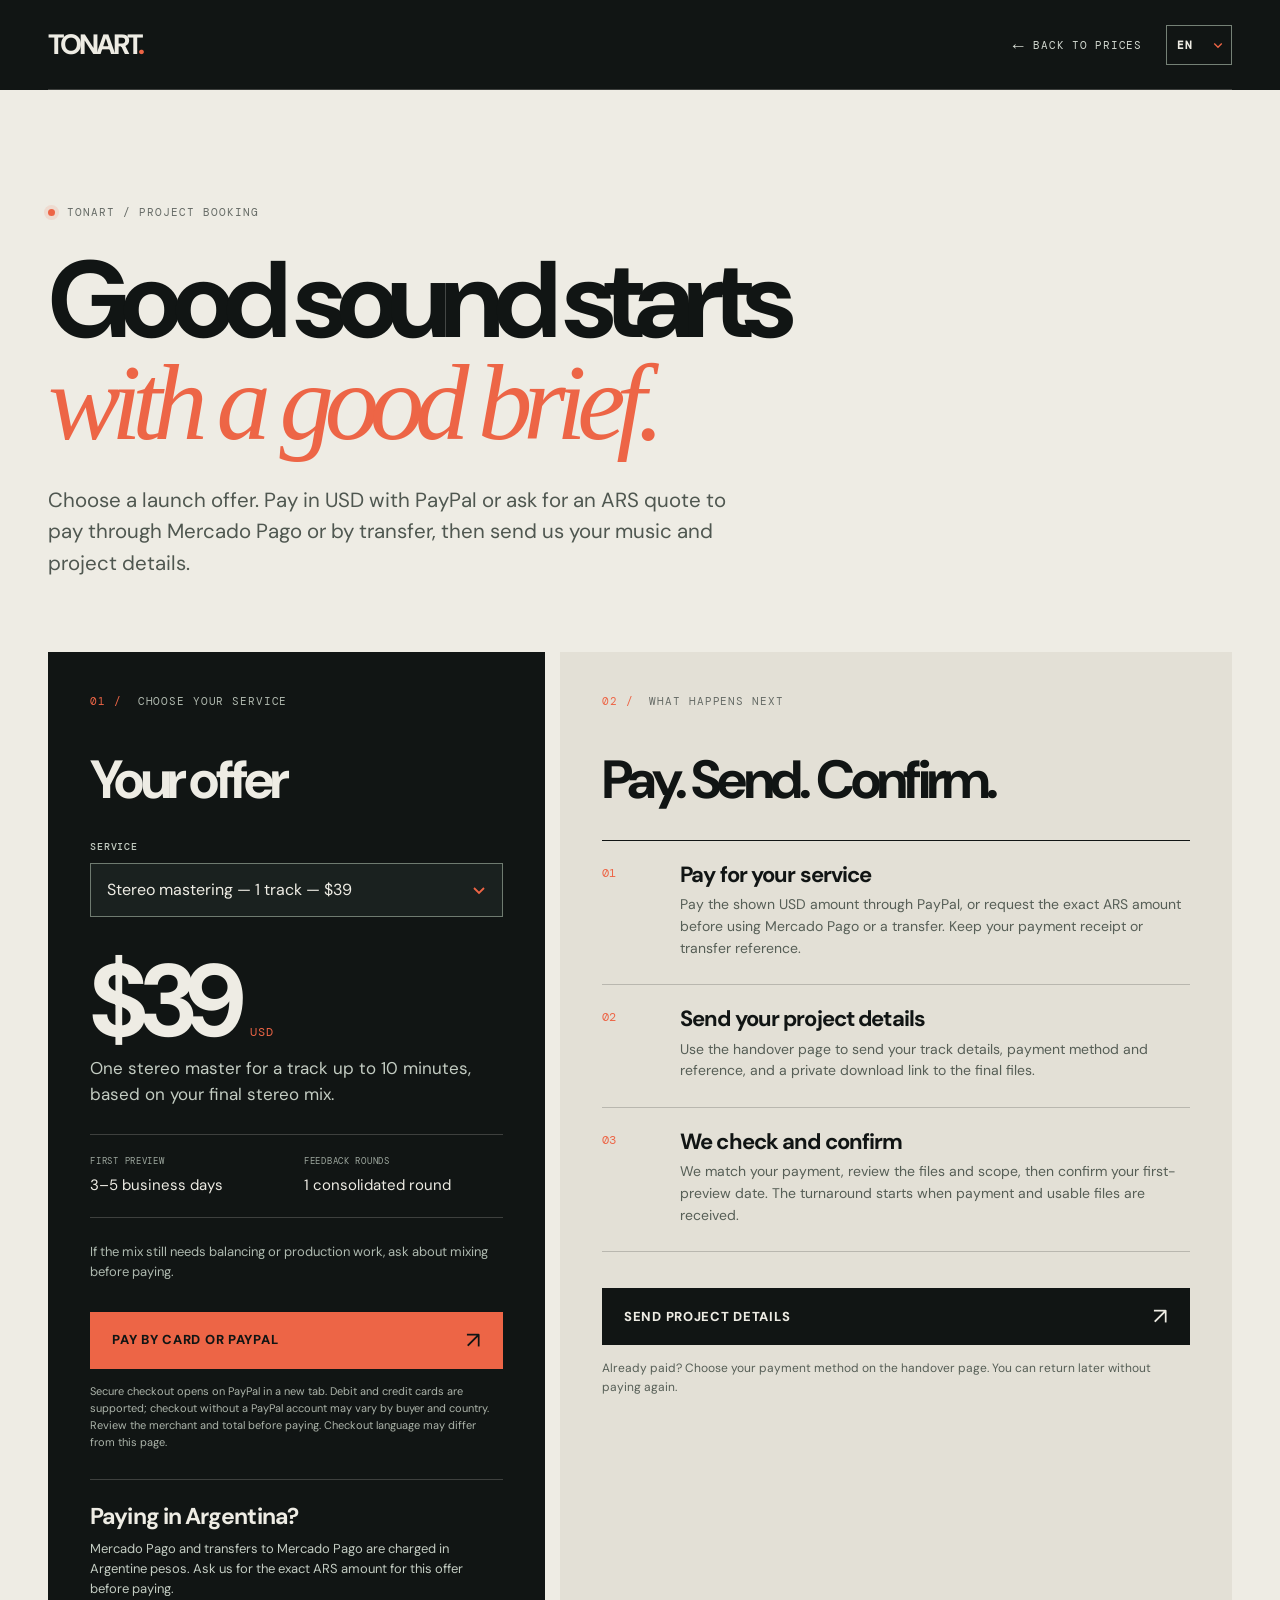
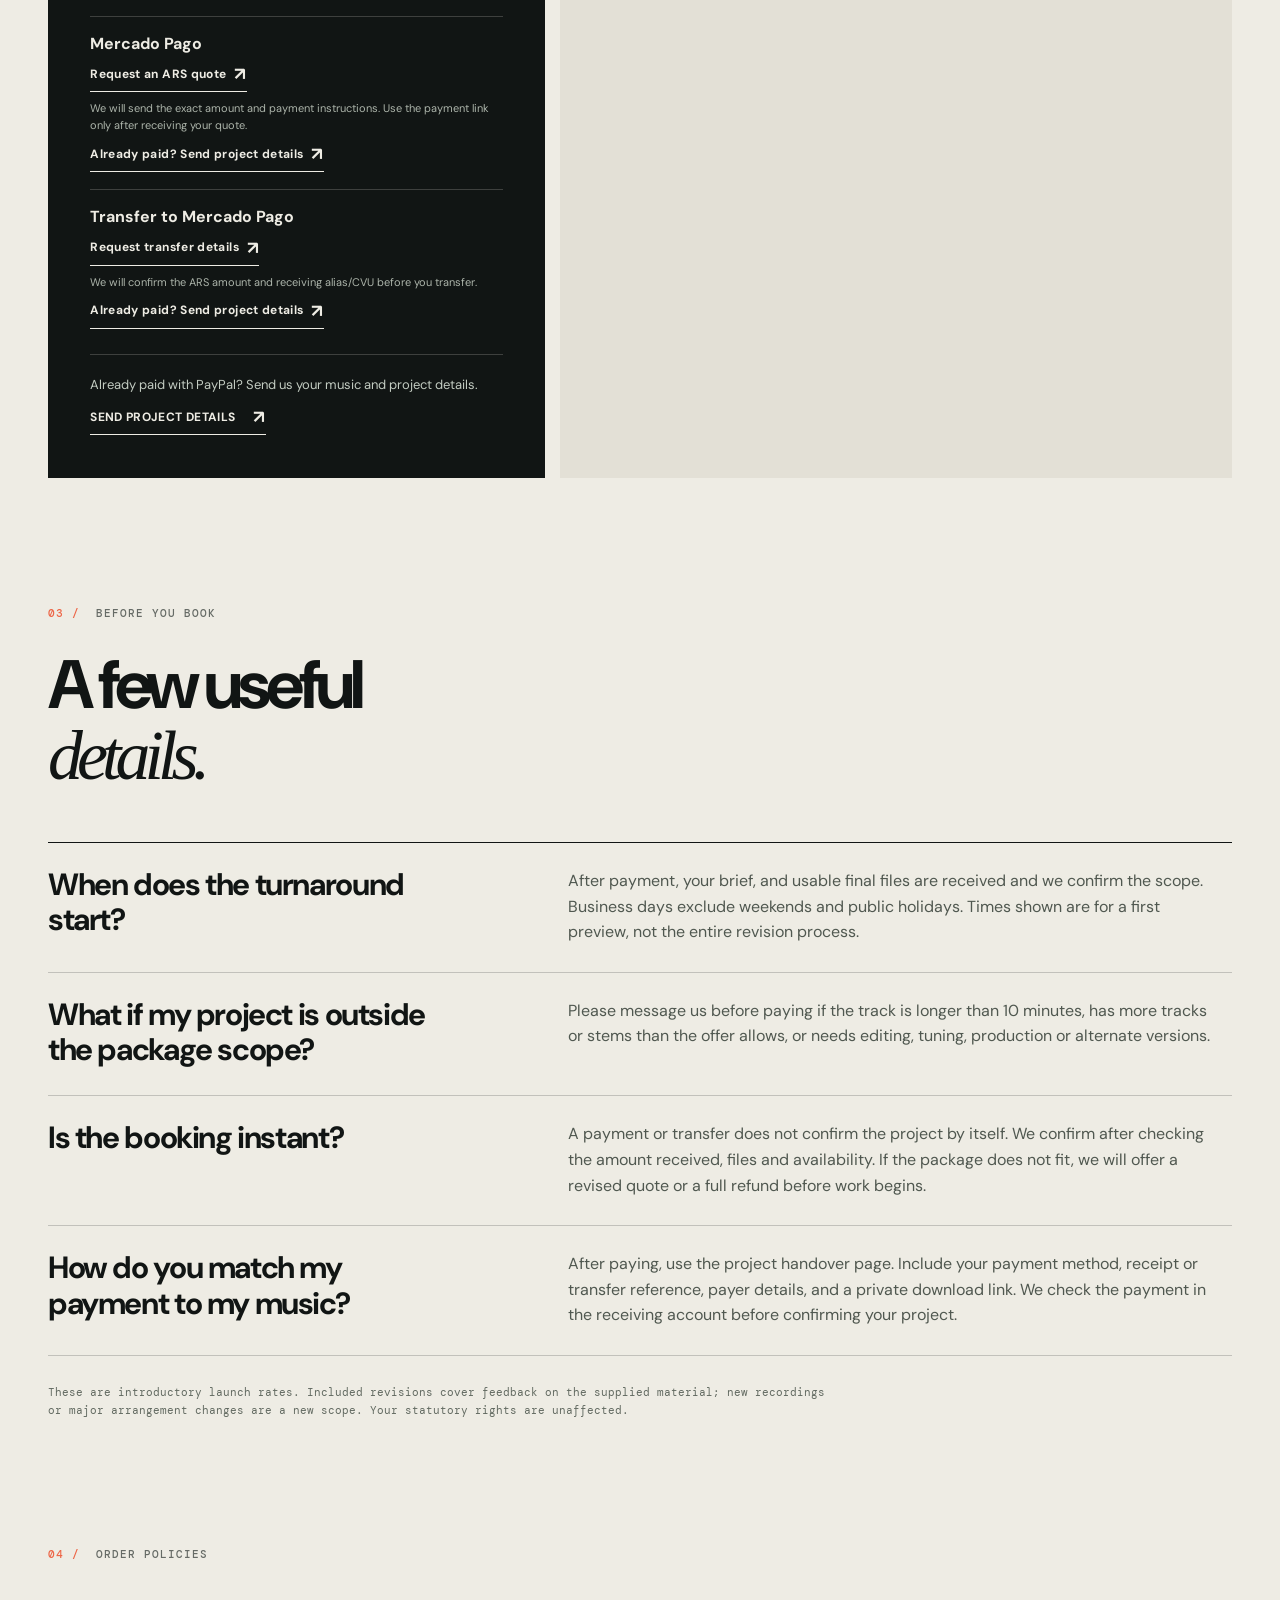
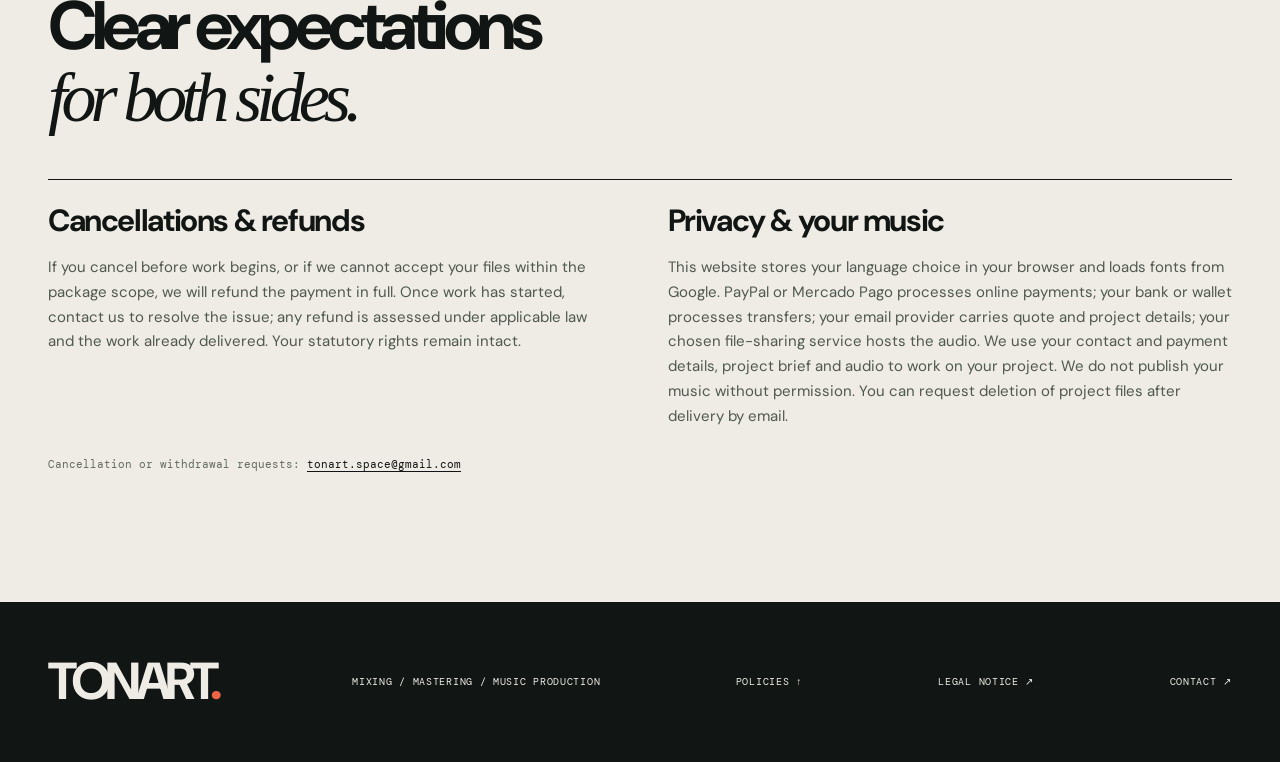
==== booking.html @ 8ebf7ffb "Add Mercado Pago and transfer quote paths" ====
<!doctype html>
<html lang="en">
  <head>
    <meta charset="utf-8" />
    <meta name="viewport" content="width=device-width, initial-scale=1" />
    <meta name="theme-color" content="#111514" />
    <meta name="description" content="Choose a Tonart mixing or mastering service, pay online, and send your project details and files." />
    <meta name="robots" content="noindex" />
    <link rel="icon" type="image/svg+xml" href="assets/favicon.svg" />
    <link rel="stylesheet" href="styles.css" />
    <link rel="stylesheet" href="booking.css" />
    <script src="booking.js" defer></script>
    <title>Book a project — Tonart</title>
  </head>
  <body class="booking-page">
    <a class="skip-link" href="#booking-main" data-book-i18n="skip">Skip to content</a>
    <header class="booking-header">
      <div class="shell booking-header-inner">
        <a class="wordmark" href="index.html">TONART<span class="wordmark-dot">.</span></a>
        <div class="booking-header-actions">
          <a class="booking-back" href="index.html#pricing"><span aria-hidden="true">←</span> <span data-book-i18n="back">Back to prices</span></a>
          <label class="visually-hidden" for="language-select">Language / Idioma / Sprache</label>
          <select class="language-select" id="language-select" aria-label="Language / Idioma / Sprache">
            <option value="en">EN</option>
            <option value="es">ES</option>
            <option value="de">DE</option>
          </select>
        </div>
      </div>
    </header>

    <main id="booking-main">
      <section class="booking-intro shell">
        <div class="eyebrow booking-eyebrow"><span class="pulse-dot"></span><span data-book-i18n="eyebrow">TONART / PROJECT BOOKING</span></div>
        <h1 data-book-i18n-html="title">Good sound starts<br /><em>with a good brief.</em></h1>
        <p data-book-i18n="lede">Choose a launch offer. Pay in USD with PayPal or ask for an ARS quote to pay through Mercado Pago or by transfer, then send us your music and project details.</p>
      </section>

      <section class="booking-content shell" aria-labelledby="booking-offer-title">
        <div class="booking-card offer-card">
          <div class="booking-card-kicker"><span>01 /</span> <span data-book-i18n="choose">CHOOSE YOUR SERVICE</span></div>
          <h2 id="booking-offer-title" data-book-i18n="offerTitle">Your offer</h2>
          <label class="field-label" for="service-select" data-book-i18n="serviceLabel">SERVICE</label>
          <select id="service-select" name="service"></select>
          <div class="ep-track-choice" id="ep-track-choice" hidden>
            <label class="field-label" for="ep-track-count" data-book-i18n="epTrackCountLabel">TRACKS IN YOUR EP</label>
            <select id="ep-track-count" name="tracks"><option value="4">4</option><option value="5">5</option><option value="6">6</option></select>
          </div>
          <div class="offer-price"><span id="service-price">$39</span><span>USD</span></div>
          <p class="offer-summary" id="service-summary"></p>
          <dl class="offer-details">
            <div><dt data-book-i18n="timelineLabel">FIRST PREVIEW</dt><dd id="service-timeline"></dd></div>
            <div><dt data-book-i18n="revisionLabel">FEEDBACK ROUNDS</dt><dd id="service-revisions"></dd></div>
          </dl>
          <p class="offer-caveat" id="service-caveat"></p>
          <a class="button button-bright booking-pay" id="pay-button" href="https://www.paypal.com/ncp/payment/EQD4VQUARW5SG" target="_blank" rel="noopener noreferrer"><span data-book-i18n="payButton">Pay by card or PayPal</span><span aria-hidden="true">↗</span></a>
          <a class="button button-bright booking-pay" id="ep-contact" href="mailto:tonart.space@gmail.com" hidden><span data-book-i18n="epContactButton">Contact us about this EP</span><span aria-hidden="true">↗</span></a>
          <p class="pay-note" id="pay-note" data-book-i18n="payNote" hidden>Secure checkout opens on PayPal in a new tab. Debit and credit cards are supported; checkout without a PayPal account may vary by buyer and country. Review the merchant and total before paying. Checkout language may differ from this page.</p>
          <p class="pay-note" id="pay-pending" hidden>Online checkout is temporarily unavailable. Please contact Tonart before paying.</p>
          <div class="ars-payments" aria-labelledby="ars-payments-title">
            <h3 id="ars-payments-title" data-book-i18n="arsTitle">Paying in Argentina?</h3>
            <p class="ars-intro" data-book-i18n="arsIntro">Mercado Pago and transfers to Mercado Pago are charged in Argentine pesos. Ask us for the exact ARS amount for this offer before paying.</p>
            <div class="ars-payment-option">
              <h4 data-book-i18n="mpTitle">Mercado Pago</h4>
              <a class="text-link ars-quote-link" id="mp-quote" href="mailto:tonart.space@gmail.com"><span data-book-i18n="mpQuoteButton">Request an ARS quote</span><span aria-hidden="true">↗</span></a>
              <p class="ars-payment-note" data-book-i18n="mpQuoteNote">We will send the exact amount and payment instructions. Use the payment link only after receiving your quote.</p>
              <a class="button ars-pay-link" id="mp-pay-link" hidden target="_blank" rel="noopener noreferrer"><span data-book-i18n="mpPayButton">Pay the quoted ARS amount</span><span aria-hidden="true">↗</span></a>
              <a class="text-link ars-handover-link" id="mp-handover" href="handover.html?service=stereo&payment=mercadopago"><span data-book-i18n="arsHandoverButton">Already paid? Send project details</span><span aria-hidden="true">↗</span></a>
            </div>
            <div class="ars-payment-option">
              <h4 data-book-i18n="transferTitle">Transfer to Mercado Pago</h4>
              <a class="text-link ars-quote-link" id="transfer-quote" href="mailto:tonart.space@gmail.com"><span data-book-i18n="transferQuoteButton">Request transfer details</span><span aria-hidden="true">↗</span></a>
              <p class="ars-payment-note" data-book-i18n="transferQuoteNote">We will confirm the ARS amount and receiving alias/CVU before you transfer.</p>
              <p class="ars-transfer-alias" id="transfer-alias-row" hidden><span data-book-i18n="transferAliasLabel">Receiving alias</span><strong id="transfer-alias"></strong></p>
              <a class="text-link ars-handover-link" id="transfer-handover" href="handover.html?service=stereo&payment=transfer"><span data-book-i18n="arsHandoverButton">Already paid? Send project details</span><span aria-hidden="true">↗</span></a>
            </div>
          </div>
          <div class="offer-handover">
            <p data-book-i18n="handoverPrompt">Already paid with PayPal? Send us your music and project details.</p>
            <a class="text-link offer-handover-link" data-handover-link href="handover.html?service=stereo"><span data-book-i18n="handoverButton">Send project details</span><span aria-hidden="true">↗</span></a>
          </div>
        </div>

        <div class="booking-card steps-card">
          <div class="booking-card-kicker"><span>02 /</span> <span data-book-i18n="next">WHAT HAPPENS NEXT</span></div>
          <h2 data-book-i18n="stepsTitle">Pay. Send. Confirm.</h2>
          <ol class="booking-steps">
            <li><span>01</span><div><h3 data-book-i18n="step1Title">Pay for your service</h3><p data-book-i18n="step1Text">Pay the shown USD amount through PayPal, or request the exact ARS amount before using Mercado Pago or a transfer. Keep your payment receipt or transfer reference.</p></div></li>
            <li><span>02</span><div><h3 data-book-i18n="step2Title">Send your project details</h3><p data-book-i18n="step2Text">Use the handover page to send your track details, payment method and reference, and a private download link to the final files.</p></div></li>
            <li><span>03</span><div><h3 data-book-i18n="step3Title">We check and confirm</h3><p data-book-i18n="step3Text">We match your payment, review the files and scope, then confirm your first-preview date. The turnaround starts when payment and usable files are received.</p></div></li>
          </ol>
          <a class="button booking-handover" data-handover-link href="handover.html?service=stereo"><span data-book-i18n="handoverButton">Send project details</span><span aria-hidden="true">↗</span></a>
          <p class="handover-note" data-book-i18n="handoverNote">Already paid? Choose your payment method on the handover page. You can return later without paying again.</p>
        </div>
      </section>

      <section class="booking-faq shell" aria-labelledby="booking-faq-title">
        <div class="section-kicker"><span class="kicker-number">03 /</span> <span data-book-i18n="faqKicker">BEFORE YOU BOOK</span></div>
        <h2 id="booking-faq-title" class="section-heading" data-book-i18n-html="faqTitle">A few useful<br /><em>details.</em></h2>
        <div class="faq-list">
          <div><h3 data-book-i18n="faq1Title">When does the turnaround start?</h3><p data-book-i18n="faq1Text">After payment, your brief, and usable final files are received and we confirm the scope. Business days exclude weekends and public holidays. Times shown are for a first preview, not the entire revision process.</p></div>
          <div><h3 data-book-i18n="faq2Title">What if my project is outside the package scope?</h3><p data-book-i18n="faq2Text">Please message us before paying if the track is longer than 10 minutes, has more tracks or stems than the offer allows, or needs editing, tuning, production or alternate versions.</p></div>
          <div><h3 data-book-i18n="faq3Title">Is the booking instant?</h3><p data-book-i18n="faq3Text">A payment or transfer does not confirm the project by itself. We confirm after checking the amount received, files and availability. If the package does not fit, we will offer a revised quote or a full refund before work begins.</p></div>
          <div><h3 data-book-i18n="faq4Title">How do you match my payment to my music?</h3><p data-book-i18n="faq4Text">After paying, use the project handover page. Include your payment method, receipt or transfer reference, payer details, and a private download link. We check the payment in the receiving account before confirming your project.</p></div>
        </div>
        <p class="booking-terms" data-book-i18n="terms">These are introductory launch rates. Included revisions cover feedback on the supplied material; new recordings or major arrangement changes are a new scope. Your statutory rights are unaffected.</p>
      </section>

      <section class="booking-policies shell" id="policies" aria-labelledby="policies-title">
        <div class="section-kicker"><span class="kicker-number">04 /</span> <span data-book-i18n="policiesKicker">ORDER POLICIES</span></div>
        <h2 id="policies-title" class="section-heading" data-book-i18n-html="policiesTitle">Clear expectations<br /><em>for both sides.</em></h2>
        <div class="policy-grid">
          <div><h3 data-book-i18n="refundTitle">Cancellations & refunds</h3><p data-book-i18n="refundText">If you cancel before work begins, or if we cannot accept your files within the package scope, we will refund the payment in full. Once work has started, contact us to resolve the issue; any refund is assessed under applicable law and the work already delivered. Your statutory rights remain intact.</p></div>
          <div><h3 data-book-i18n="privacyTitle">Privacy & your music</h3><p data-book-i18n="privacyText">This website stores your language choice in your browser and loads fonts from Google. PayPal or Mercado Pago processes online payments; your bank or wallet processes transfers; your email provider carries quote and project details; your chosen file-sharing service hosts the audio. We use your contact and payment details, project brief and audio to work on your project. We do not publish your music without permission. You can request deletion of project files after delivery by email.</p></div>
        </div>
        <p class="booking-terms"><span data-book-i18n="cancelRequest">Cancellation or withdrawal requests</span>: <a id="cancellation-email" href="mailto:tonart.space@gmail.com?subject=Tonart%20cancellation%20request">tonart.space@gmail.com</a></p>
      </section>
    </main>

    <footer class="booking-footer"><div class="shell"><a class="footer-wordmark" href="index.html">TONART<span>.</span></a><span data-book-i18n="footer">MIXING / MASTERING / MUSIC PRODUCTION</span><a href="#policies" data-book-i18n="policiesLink">POLICIES ↑</a><a href="impressum.html" data-book-i18n="legalLink">LEGAL NOTICE ↗</a><a href="index.html#contact" data-book-i18n="contact">CONTACT ↗</a></div></footer>
  </body>
</html>
---- styles.css ----
@import url('https://fonts.googleapis.com/css2?family=DM+Mono:wght@400;500&family=DM+Sans:opsz,wght@9..40,400;9..40,500;9..40,600;9..40,700;9..40,800&display=swap');

:root {
  color-scheme: light;
  --ink: #111514;
  --ink-soft: #1a211f;
  --paper: #eeece4;
  --paper-deep: #e3e0d6;
  --orange: #ed6546;
  --orange-soft: #f27758;
  --muted: #666b66;
  --line: rgba(17, 21, 20, .2);
  --line-light: rgba(238, 236, 228, .2);
  --sans: 'DM Sans', Arial, Helvetica, sans-serif;
  --mono: 'DM Mono', 'SFMono-Regular', Consolas, monospace;
  --header-height: 104px;
}

*, *::before, *::after { box-sizing: border-box; }
html { scroll-behavior: smooth; }
html.home-page { scroll-padding-top: calc(var(--header-height) + 16px); }
body { margin: 0; min-width: 320px; background: var(--paper); color: var(--ink); font-family: var(--sans); -webkit-font-smoothing: antialiased; }
body, button, a, select { -webkit-tap-highlight-color: transparent; }
button, a, select { touch-action: manipulation; }
button, select { font: inherit; }
a { color: inherit; text-decoration: none; }
button:focus-visible, a:focus-visible, select:focus-visible { outline: 2px solid var(--orange); outline-offset: 5px; }
::selection { background: var(--orange); color: var(--ink); }
.shell { width: min(100% - 96px, 1440px); margin-inline: auto; }
.section-pad { padding-block: clamp(94px, 10vw, 160px); }
.skip-link { position: fixed; z-index: 100; left: 20px; top: -100px; padding: 12px 16px; background: var(--orange); color: var(--ink); font-weight: 700; }
.skip-link:focus { top: 18px; }

/* Header */
.site-header { position: fixed; z-index: 50; inset: 0 0 auto; color: var(--paper); background: rgba(17, 21, 20, .96); box-shadow: 0 12px 30px rgba(0, 0, 0, .15); -webkit-backdrop-filter: blur(14px); backdrop-filter: blur(14px); }
.header-inner { min-height: 104px; display: flex; align-items: center; justify-content: space-between; gap: 30px; border-bottom: 1px solid var(--line-light); }
.wordmark, .footer-wordmark { font-size: 28px; line-height: 1; letter-spacing: -.105em; font-weight: 800; white-space: nowrap; }
.wordmark-dot, .footer-wordmark span { color: var(--orange); }
.site-nav { display: flex; align-items: center; gap: clamp(22px, 3.1vw, 52px); margin-left: auto; }
.site-nav a, .header-contact, .language-select { font-size: 12px; font-weight: 700; letter-spacing: .08em; text-transform: uppercase; }
.site-nav a { color: #d6d8d1; transition: color .2s ease; }
.site-nav a:hover { color: var(--orange); }
.site-nav .mobile-book-link { display: none; }
.header-actions { display: flex; align-items: center; gap: 14px; }
.language-select { width: 64px; height: 39px; padding: 0 7px; color: var(--paper); color-scheme: dark; border: 1px solid rgba(238,236,228,.4); border-radius: 0; background: var(--ink-soft); cursor: pointer; transition: border-color .2s ease; }
.language-select:hover { border-color: var(--paper); }
.header-contact { min-height: 39px; display: inline-flex; gap: 19px; align-items: center; padding: 0 17px; background: var(--orange); color: var(--ink); transition: background .2s ease, transform .2s ease; white-space: nowrap; }
.header-contact:hover { background: var(--paper); transform: translateY(-2px); }
.header-contact [aria-hidden="true"] { font-size: 17px; font-weight: 400; line-height: 1; }
.menu-toggle { display: none; }

/* Hero */
.hero { position: relative; isolation: isolate; overflow: hidden; min-height: min(880px, 100svh); background: var(--ink); color: var(--paper); }
.hero::before { content: ''; position: absolute; z-index: -1; inset: 0; background: radial-gradient(circle at 81% 49%, #24302c 0, transparent 42%), linear-gradient(110deg, rgba(255,255,255,.015), transparent 52%); }
.hero-grain { position: absolute; z-index: -1; inset: 0; opacity: .28; background-image: url("data:image/svg+xml,%3Csvg viewBox='0 0 180 180' xmlns='http://www.w3.org/2000/svg'%3E%3Cfilter id='n'%3E%3CfeTurbulence type='fractalNoise' baseFrequency='.8' numOctaves='3' stitchTiles='stitch'/%3E%3C/filter%3E%3Crect width='100%25' height='100%25' filter='url(%23n)' opacity='.1'/%3E%3C/svg%3E"); pointer-events: none; }
.hero-layout { min-height: min(880px, 100svh); display: grid; grid-template-columns: minmax(0, 1fr) minmax(370px, .9fr); align-items: center; gap: 3vw; padding-top: 126px; padding-bottom: 87px; }
.hero-copy { position: relative; z-index: 3; padding-block: 65px; }
.eyebrow, .section-kicker, .topline-side, .hero-service-line, .hero-bottom, .art-meta, .visual-top, .visual-bottom, .module-stack, .gear-list, .studio-footnote, .service-index, .step-number, .contact-note, .footer-right, .footer-bottom { font-family: var(--mono); text-transform: uppercase; letter-spacing: .09em; }
.hero-eyebrow { display: flex; align-items: center; gap: 10px; margin-bottom: 31px; color: #bec3bb; font-size: 11px; }
.pulse-dot { width: 7px; height: 7px; border-radius: 50%; background: var(--orange); box-shadow: 0 0 0 4px rgba(237,101,70,.13); }
h1, h2, h3, p { margin-top: 0; }
.hero h1 { max-width: 920px; margin-bottom: 32px; font-size: clamp(77px, 8.6vw, 150px); font-weight: 700; line-height: .92; letter-spacing: -.09em; white-space: nowrap; }
.hero h1 em, .section-heading em, .contact h2 em { font-weight: 400; font-family: Georgia, 'Times New Roman', serif; letter-spacing: -.085em; }
.hero h1 em { color: var(--orange); }
.hero-service-line { margin-bottom: 24px; color: var(--orange); font-size: 12px; font-weight: 500; letter-spacing: .1em; }
.hero-lede { max-width: 600px; margin-bottom: 34px; color: #c1c6c0; font-size: clamp(16px, 1.42vw, 21px); line-height: 1.55; letter-spacing: -.01em; }
.hero-buttons { display: flex; align-items: center; flex-wrap: wrap; gap: 26px 32px; }
.button { display: inline-flex; min-height: 57px; align-items: center; justify-content: space-between; gap: 34px; padding: 0 22px; font-size: 13px; font-weight: 800; letter-spacing: .055em; text-transform: uppercase; transition: background .22s ease, transform .22s ease, color .22s ease; }
.button span:last-child { font-size: 23px; font-weight: 400; line-height: 1; }
.button:hover { transform: translateY(-3px); }
.button-bright { color: var(--ink); background: var(--orange); }
.button-bright:hover { background: var(--paper); }
.text-link { display: inline-flex; align-items: center; gap: 18px; padding-bottom: 8px; border-bottom: 1px solid currentColor; font-size: 13px; font-weight: 700; letter-spacing: .03em; transition: gap .2s ease, color .2s ease; }
.text-link:hover { gap: 24px; color: var(--orange); }
.text-link.light { color: var(--paper); }
.text-link.dark { color: var(--ink); }
.text-link span:last-child { font-size: 18px; line-height: 1; }
.hero-art { position: relative; width: 100%; max-width: 650px; aspect-ratio: 1; justify-self: end; }
.hero-art::before { content: ''; position: absolute; inset: 7%; border: 1px dashed rgba(238,236,228,.08); border-radius: 50%; }
.orbit { position: absolute; top: 50%; left: 50%; border: 1px solid rgba(238,236,228,.18); border-radius: 50%; transform: translate(-50%, -50%); }
.orbit-outer { width: 93%; aspect-ratio: 1; border-color: rgba(238,236,228,.14); }
.orbit-mid { width: 68%; aspect-ratio: 1; border-color: rgba(237,101,70,.7); box-shadow: 0 0 60px rgba(237,101,70,.06), inset 0 0 60px rgba(237,101,70,.06); }
.orbit-inner { width: 41%; aspect-ratio: 1; border-color: rgba(238,236,228,.31); }
.orbit-outer::before, .orbit-mid::before { content: ''; position: absolute; width: 7px; height: 7px; background: var(--orange); border-radius: 50%; left: 50%; top: -4px; }
.orbit-mid::before { top: auto; bottom: -4px; }
.art-center { position: absolute; inset: 37%; display: flex; align-items: center; justify-content: center; gap: 12px; border: 1px solid rgba(238,236,228,.15); background: var(--ink-soft); border-radius: 50%; transform: rotate(-12deg); }
.art-monogram { font-size: clamp(50px, 7vw, 110px); line-height: 1; font-weight: 800; letter-spacing: -.1em; }
.art-center-label { font-family: var(--mono); font-size: 7px; line-height: 1.8; letter-spacing: .1em; }
.wave-line { position: absolute; z-index: 2; inset: 35% -6% auto; width: 112%; height: 30%; overflow: visible; opacity: .9; }
.wave-line path { fill: none; stroke: var(--orange); stroke-width: 1.6; vector-effect: non-scaling-stroke; }
.art-meta { position: absolute; z-index: 2; color: #a7b0a8; font-size: 10px; line-height: 1.8; }
.art-meta-top { top: 5%; left: 6%; }
.art-meta-bottom { bottom: 6%; right: 5%; display: flex; align-items: center; gap: 20px; }
.art-meta-bottom span { color: var(--orange); font-size: 20px; }
.hero-bottom { position: absolute; left: 50%; bottom: 27px; display: flex; justify-content: space-between; gap: 20px; transform: translateX(-50%); color: #aab2ab; font-size: 10px; }
.hero-bottom [aria-hidden="true"] { color: var(--orange); font-size: 16px; }
.service-ribbon { overflow: hidden; background: var(--orange); color: var(--ink); border-top: 1px solid var(--ink); border-bottom: 1px solid var(--ink); }
.ribbon-track { width: max-content; padding: 17px 0 18px; font-size: clamp(19px, 2vw, 28px); font-weight: 800; letter-spacing: -.035em; word-spacing: 16px; animation: ribbon 32s linear infinite; }
.ribbon-track span { display: inline-block; padding-inline: 19px; font-size: .78em; }
@keyframes ribbon { to { transform: translateX(-50%); } }

/* Shared editorial sections */
.section-kicker { color: var(--muted); font-size: 11px; font-weight: 500; }
.kicker-number { margin-right: 8px; color: var(--orange); }
.section-heading { margin: 0; font-size: clamp(50px, 5.35vw, 87px); font-weight: 700; line-height: 1.03; letter-spacing: -.075em; }
.section-heading em { font-size: 1.02em; }
.section-lede { max-width: 650px; margin-bottom: 0; font-size: clamp(17px, 1.45vw, 21px); line-height: 1.55; letter-spacing: -.02em; }
.section-topline { display: flex; justify-content: space-between; align-items: center; gap: 20px; margin-bottom: 40px; }
.topline-side { color: var(--muted); font-size: 10px; }

/* Intro */
.intro { background: var(--paper); }
.intro-grid { display: grid; grid-template-columns: 25% 1fr; gap: 5%; }
.intro .section-heading { max-width: 1000px; }
.intro-bottom { display: grid; grid-template-columns: minmax(0, 1fr) 200px; align-items: end; gap: 9%; margin-top: 63px; }
.intro .section-lede { max-width: 695px; }
.genre-note { align-self: end; padding-left: 18px; border-left: 1px solid var(--ink); }
.genre-note .asterisk { color: var(--orange); font-size: 27px; }
.genre-note p { margin: 8px 0 0; font-size: 12px; font-weight: 700; line-height: 1.7; }

/* Services */
.services { background: var(--paper-deep); }
.services .section-heading { margin-bottom: 72px; }
.service-list { border-top: 1px solid var(--ink); }
.service-item { min-height: 214px; display: grid; grid-template-columns: 15% minmax(0, 1fr) 120px; align-items: center; gap: 20px; padding: 34px 0; border-bottom: 1px solid var(--ink); transition: padding .25s ease, background .25s ease; }
.service-item:hover { padding-inline: 16px; background: rgba(238,236,228,.48); }
.service-index { align-self: start; padding-top: 10px; color: var(--orange); font-size: 12px; }
.service-body { display: grid; grid-template-columns: minmax(180px, .8fr) minmax(220px, 1fr); align-items: start; gap: 30px; }
.service-body h3 { margin: 0; font-size: clamp(42px, 4vw, 68px); line-height: 1; font-weight: 700; letter-spacing: -.07em; }
.service-body p { max-width: 430px; margin: 4px 0 0; color: #4d534f; font-size: 16px; line-height: 1.6; }
.service-mark { justify-self: end; width: 98px; height: 98px; display: grid; place-items: center; border: 1px solid var(--ink); border-radius: 50%; transition: transform .35s ease, background .35s ease; }
.service-item:hover .service-mark { transform: rotate(24deg); background: var(--orange); }
.service-mark svg { width: 64%; fill: none; stroke: var(--ink); stroke-width: 1.5; stroke-linecap: round; }
.service-mark-bars svg { stroke-width: 3; }

/* Studio */
.studio { background: var(--ink); color: var(--paper); }
.studio-grid { display: grid; grid-template-columns: minmax(0, 1.08fr) minmax(0, .92fr); gap: clamp(50px, 8vw, 130px); align-items: center; }
.studio-visual { min-height: 610px; padding: 24px; border: 1px solid #67716c; background: #202724; box-shadow: 18px 18px 0 rgba(238,236,228,.035); }
.visual-top, .visual-bottom { display: flex; justify-content: space-between; color: #9da79e; font-size: 9px; }
.signal-display { position: relative; height: 345px; margin: 22px 0 19px; overflow: hidden; border: 1px solid #607266; background: radial-gradient(circle at 50% 50%, #264837, #10291e 64%, #0b1e16); }
.signal-display::after { content: ''; position: absolute; inset: 0; background: repeating-linear-gradient(0deg, transparent 0 3px, rgba(0,0,0,.13) 4px 5px); pointer-events: none; }
.signal-display-lines { position: absolute; inset: 0; opacity: .55; background-image: linear-gradient(to right, rgba(148,197,157,.18) 1px, transparent 1px), linear-gradient(to bottom, rgba(148,197,157,.18) 1px, transparent 1px); background-size: 12.5% 25%; }
.signal-wave { position: absolute; top: 50%; left: -5%; width: 110%; height: 180px; transform: translateY(-50%); background: no-repeat center / 100% 100%; filter: drop-shadow(0 0 7px rgba(175,240,175,.7)); }
.signal-wave-a { background-image: url("data:image/svg+xml,%3Csvg xmlns='http://www.w3.org/2000/svg' viewBox='0 0 600 180' preserveAspectRatio='none'%3E%3Cpath d='M0 90 Q18 90 25 72 T40 100 T63 42 T91 126 T119 73 T149 100 T180 22 T213 155 T240 67 T270 103 T304 51 T337 139 T370 80 T400 96 T430 68 T458 111 T490 77 T520 93 T550 84 T600 90' fill='none' stroke='%23b5f0b3' stroke-width='2'/%3E%3C/svg%3E"); }
.signal-wave-b { opacity: .32; transform: translateY(-46%) scaleY(.63); background-image: url("data:image/svg+xml,%3Csvg xmlns='http://www.w3.org/2000/svg' viewBox='0 0 600 180' preserveAspectRatio='none'%3E%3Cpath d='M0 90 Q18 90 25 72 T40 100 T63 42 T91 126 T119 73 T149 100 T180 22 T213 155 T240 67 T270 103 T304 51 T337 139 T370 80 T400 96 T430 68 T458 111 T490 77 T520 93 T550 84 T600 90' fill='none' stroke='%23b5f0b3' stroke-width='2'/%3E%3C/svg%3E"); }
.signal-crosshair { position: absolute; top: 50%; left: 50%; width: 28px; height: 28px; border: 1px solid rgba(181,240,179,.3); border-radius: 50%; transform: translate(-50%, -50%); }
.signal-crosshair::before, .signal-crosshair::after { content: ''; position: absolute; background: rgba(181,240,179,.3); }
.signal-crosshair::before { width: 50px; height: 1px; top: 13px; left: -12px; }
.signal-crosshair::after { height: 50px; width: 1px; left: 13px; top: -12px; }
.module-stack { display: grid; gap: 6px; }
.module-stack > div { display: flex; align-items: center; gap: 11px; height: 49px; padding: 0 13px; border: 1px solid #4a554d; color: #aab6aa; font-size: 9px; }
.module-stack span { width: 75px; }
.module-stack i { width: 9px; height: 9px; border: 1px solid #8d9e8d; border-radius: 50%; }
.module-stack i:nth-of-type(1) { background: var(--orange); border-color: var(--orange); box-shadow: 0 0 10px rgba(237,101,70,.7); }
.module-stack b { margin-left: auto; font-size: 10px; font-weight: 400; }
.visual-bottom { margin-top: 16px; }
.studio .section-kicker { margin-bottom: 35px; color: #9ca69c; }
.studio .section-heading { margin-bottom: 34px; }
.studio .section-heading em { color: var(--orange); }
.studio .section-lede { margin-bottom: 44px; color: #bbc2b9; }
.gear-list { display: flex; flex-wrap: wrap; gap: 9px; max-width: 600px; }
.gear-list span { padding: 9px 11px; border: 1px solid #59635c; color: #c8cec4; font-size: 9px; white-space: nowrap; }
.studio-footnote { margin: 24px 0 0; color: var(--orange); font-size: 10px; }

/* Process */
.process { background: var(--paper); }
.process .section-heading { margin-bottom: 78px; }
.process-grid { display: grid; grid-template-columns: repeat(3, minmax(0, 1fr)); border-top: 1px solid var(--ink); }
.process-step { min-height: 265px; display: flex; flex-direction: column; align-items: flex-start; padding: 24px 32px 0 0; }
.process-step + .process-step { padding-left: 32px; border-left: 1px solid var(--line); }
.step-number { color: var(--orange); font-size: 11px; }
.process-step h3 { margin: auto 0 13px; font-size: clamp(26px, 2.4vw, 36px); font-weight: 700; line-height: 1.05; letter-spacing: -.06em; }
.process-step p { max-width: 360px; margin: 0; color: #5b625c; font-size: 15px; line-height: 1.6; }

/* About */
.about { background: #d8d7ce; }
.about-grid { display: grid; grid-template-columns: 35% 1fr; gap: 5%; }
.about-label { display: flex; min-height: 430px; flex-direction: column; justify-content: space-between; }
.about-monogram { font-size: clamp(200px, 26vw, 390px); font-weight: 800; line-height: .7; letter-spacing: -.15em; color: rgba(17,21,20,.07); user-select: none; }
.about-monogram span { color: rgba(237,101,70,.25); }
.about-copy .section-heading { margin-bottom: 37px; }
.about-copy .section-lede { margin-bottom: 30px; }

/* Contact and footer */
.contact { position: relative; isolation: isolate; overflow: hidden; background: var(--orange); }
.contact-rings { position: absolute; z-index: -1; top: -65%; right: -20%; width: 85vw; aspect-ratio: 1; border: 1px solid rgba(17,21,20,.17); border-radius: 50%; box-shadow: 0 0 0 115px rgba(17,21,20,.045), 0 0 0 230px rgba(17,21,20,.045), 0 0 0 345px rgba(17,21,20,.045); }
.contact-content { position: relative; }
.contact .section-kicker { margin-bottom: 50px; color: var(--ink); }
.contact .kicker-number { color: var(--paper); }
.contact h2 { max-width: 1000px; margin-bottom: 30px; font-size: clamp(75px, 10vw, 150px); font-weight: 700; line-height: .95; letter-spacing: -.085em; }
.contact h2 em { color: var(--paper); }
.contact p { max-width: 600px; margin-bottom: 33px; font-size: clamp(17px, 1.5vw, 22px); line-height: 1.5; }
.button-light { background: var(--paper); color: var(--ink); }
.button-light:hover { background: var(--ink); color: var(--paper); }
.contact-note { display: block; margin-top: 17px; font-size: 10px; line-height: 1.5; }
.site-footer { padding-block: 65px 25px; background: var(--ink); color: var(--paper); }
.footer-top { min-height: 190px; display: flex; justify-content: space-between; gap: 40px; }
.footer-wordmark { font-size: clamp(68px, 10vw, 150px); line-height: .8; }
.footer-right { display: flex; flex-direction: column; align-items: flex-end; gap: 12px; font-size: 10px; }
.footer-right p { margin-bottom: 10px; color: #9ca59c; }
.footer-right a { transition: color .2s ease; }
.footer-right a:hover { color: var(--orange); }
.footer-bottom { display: flex; justify-content: space-between; gap: 20px; padding-top: 21px; border-top: 1px solid var(--line-light); color: #9ca59c; font-size: 10px; }
.footer-bottom a { color: var(--paper); }
.footer-bottom a:hover { color: var(--orange); }

@media (max-width: 1100px) {
  :root { --header-height: 84px; }
  .shell { width: min(100% - 64px, 1440px); }
  .header-inner { min-height: 84px; }
  .site-nav { gap: 19px; }
  .site-nav a, .header-contact, .language-select { font-size: 10px; }
  .hero-layout { grid-template-columns: minmax(0, 1fr) minmax(320px, .74fr); }
  .hero h1 { font-size: clamp(75px, 8vw, 105px); }
  .hero-art { margin-right: -30px; }
  .service-body { grid-template-columns: minmax(160px, .7fr) minmax(240px, 1fr); }
  .studio-grid { gap: 55px; }
  .studio-visual { min-height: 565px; }
  .signal-display { height: 300px; }
}

@media (max-width: 1000px) {
  .site-nav { position: absolute; top: 100%; left: 0; right: 0; display: none; max-height: calc(100svh - var(--header-height)); overflow-y: auto; margin: 0; padding: 18px 20px 27px; flex-direction: column; align-items: stretch; gap: 0; border-bottom: 1px solid var(--line-light); background: var(--ink); box-shadow: 0 15px 25px rgba(0,0,0,.2); }
  .site-nav.is-open { display: flex; }
  .site-nav a { padding: 15px 0; border-bottom: 1px solid var(--line-light); font-size: 14px; }
  .site-nav .mobile-book-link { display: flex; align-items: center; justify-content: space-between; margin-top: 18px; padding: 15px 16px; border: 0; background: var(--orange); color: var(--ink); font-size: 12px; font-weight: 800; }
  .site-nav .mobile-book-link:hover { background: var(--paper); color: var(--ink); }
  .site-nav .mobile-book-link span:last-child { font-size: 18px; line-height: 1; }
  .header-actions { gap: 9px; }
  .header-contact { min-height: 35px; padding-inline: 10px; gap: 9px; font-size: 10px; }
  .language-select { width: 60px; height: 35px; }
  .menu-toggle { display: flex; width: 35px; height: 35px; padding: 0; flex-direction: column; align-items: center; justify-content: center; gap: 5px; border: 1px solid rgba(238,236,228,.4); background: transparent; cursor: pointer; }
  .menu-toggle span { width: 17px; height: 1px; background: var(--paper); transition: transform .2s ease; }
  .menu-toggle.is-open span:first-child { transform: translateY(3px) rotate(45deg); }
  .menu-toggle.is-open span:last-child { transform: translateY(-3px) rotate(-45deg); }
}

@media (max-width: 780px) {
  :root { --header-height: 72px; }
  .shell { width: min(100% - 40px, 720px); }
  .section-pad { padding-block: 85px; }
  .header-inner { min-height: 72px; }
  .wordmark { font-size: 25px; }
  .hero, .hero-layout { min-height: auto; }
  .hero-layout { display: block; padding-top: 165px; padding-bottom: 80px; }
  .hero-copy { padding: 0; }
  .hero h1 { font-size: clamp(70px, 13vw, 112px); }
  .hero-lede { max-width: 610px; }
  .hero-art { width: min(78%, 480px); margin: 20px auto 0; }
  .hero-bottom { bottom: 20px; }
  .intro-grid, .studio-grid, .about-grid { display: block; }
  .intro-grid > .section-kicker, .studio .section-kicker, .about-label .section-kicker { margin-bottom: 34px; }
  .section-heading { font-size: clamp(50px, 8vw, 73px); }
  .intro-bottom { margin-top: 44px; }
  .service-item { grid-template-columns: 55px minmax(0, 1fr) 75px; min-height: 190px; }
  .service-body { display: block; }
  .service-body h3 { margin-bottom: 15px; }
  .service-mark { width: 68px; height: 68px; }
  .studio-visual { max-width: 590px; min-height: auto; margin-bottom: 80px; }
  .studio-copy .section-heading { max-width: 660px; }
  .process-grid { gap: 0; }
  .process-step { min-height: 280px; padding-right: 20px; }
  .process-step + .process-step { padding-left: 20px; }
  .about-label { min-height: 0; }
  .about-monogram { display: none; }
  .contact h2 { font-size: clamp(70px, 12vw, 115px); }
}

@media (max-width: 560px) {
  .shell { width: min(100% - 36px, 500px); }
  .header-contact { display: none; }
  .hero-layout { padding-top: 145px; padding-bottom: 88px; }
  .hero-eyebrow { margin-bottom: 25px; font-size: 9px; }
  .hero h1 { margin-bottom: 28px; font-size: clamp(50px, 14.2vw, 82px); }
  .hero-service-line { font-size: 9px; letter-spacing: .03em; }
  .hero-lede { font-size: 17px; }
  .hero-buttons { align-items: flex-start; flex-direction: column; gap: 25px; }
  .button { min-height: 53px; font-size: 11px; }
  .hero-art { width: min(100%, 360px); margin-top: 20px; }
  .art-meta { font-size: 7px; }
  .hero-bottom { font-size: 8px; }
  .hero-bottom > span:last-child { white-space: nowrap; }
  .ribbon-track { padding-block: 15px; font-size: 19px; }
  .section-pad { padding-block: 70px; }
  .section-heading { font-size: clamp(45px, 11.2vw, 62px); }
  .intro-bottom { display: block; margin-top: 30px; }
  .genre-note { max-width: 230px; margin-top: 34px; }
  .section-lede { font-size: 17px; }
  .section-topline { align-items: flex-start; margin-bottom: 29px; }
  .topline-side { display: none; }
  .services .section-heading, .process .section-heading { margin-bottom: 45px; }
  .service-item { display: grid; grid-template-columns: 34px minmax(0, 1fr); min-height: 0; gap: 12px; padding: 29px 0 35px; }
  .service-item:hover { padding-inline: 0; background: transparent; }
  .service-index { padding-top: 5px; font-size: 10px; }
  .service-body h3 { margin-bottom: 13px; font-size: clamp(37px, 9vw, 52px); }
  .service-body p { font-size: 15px; }
  .service-mark { display: none; }
  .studio-visual { padding: 14px; margin-bottom: 55px; }
  .signal-display { height: 240px; margin-block: 15px; }
  .visual-top, .visual-bottom { font-size: 7px; }
  .module-stack > div { height: 38px; font-size: 8px; }
  .studio .section-heading { margin-bottom: 26px; }
  .studio .section-lede { margin-bottom: 30px; }
  .process-grid { display: block; }
  .process-step, .process-step + .process-step { min-height: 0; padding: 25px 0 30px; border-left: 0; border-bottom: 1px solid var(--line); }
  .process-step h3 { margin: 26px 0 10px; font-size: 29px; }
  .process-step p { font-size: 15px; }
  .about-copy .section-heading { margin-bottom: 28px; }
  .contact .section-kicker { margin-bottom: 35px; }
  .contact h2 { font-size: clamp(62px, 13.5vw, 85px); }
  .contact p { font-size: 17px; }
  .contact-rings { width: 130vw; top: -20%; right: -70%; }
  .site-footer { padding-top: 50px; }
  .footer-top { min-height: 0; display: block; padding-bottom: 46px; }
  .footer-wordmark { display: inline-block; margin-bottom: 36px; font-size: 75px; }
  .footer-right { align-items: flex-start; }
  .footer-bottom { flex-wrap: wrap; line-height: 1.6; }
  .footer-bottom span:nth-child(2) { display: none; }
}

@media (prefers-reduced-motion: reduce) {
  html { scroll-behavior: auto; }
  *, *::before, *::after { animation-duration: .01ms !important; animation-iteration-count: 1 !important; transition-duration: .01ms !important; }
}

/* Launch pricing */
.pricing { background: var(--paper); }
.pricing-intro { display: grid; grid-template-columns: minmax(0, 1.3fr) minmax(260px, .7fr); gap: 8%; align-items: end; margin-bottom: 64px; }
.pricing-intro .section-heading { max-width: 880px; }
.pricing-intro .section-lede { max-width: 450px; padding-bottom: 4px; color: #555b55; }
.price-grid { display: grid; grid-template-columns: repeat(4, minmax(0, 1fr)); gap: 1px; background: var(--ink); border: 1px solid var(--ink); }
.price-card { display: flex; min-width: 0; min-height: 575px; flex-direction: column; padding: 24px 25px 25px; background: var(--paper); }
.price-card-featured { background: #f5d8ca; }
.price-card-top { display: flex; align-items: center; justify-content: space-between; gap: 8px; margin-bottom: 35px; font-family: var(--mono); font-size: 9px; line-height: 1.35; letter-spacing: .08em; }
.price-index { color: var(--orange); }
.price-tag { padding: 5px 6px; border: 1px solid var(--line); white-space: nowrap; }
.price-card-featured .price-tag { border-color: var(--ink); background: var(--ink); color: var(--paper); }
.price-card h3 { min-height: 88px; margin-bottom: 13px; font-size: clamp(27px, 2.6vw, 43px); font-weight: 700; line-height: 1.03; letter-spacing: -.065em; }
.price-description { min-height: 75px; margin-bottom: 22px; color: #555c56; font-size: 14px; line-height: 1.5; }
.price-amount { display: flex; align-items: baseline; gap: 10px; margin-bottom: 23px; }
.price-amount span { font-size: clamp(53px, 4.8vw, 78px); font-weight: 700; line-height: .9; letter-spacing: -.09em; }
.price-amount small { font-family: var(--mono); font-size: 9px; line-height: 1.4; letter-spacing: .07em; white-space: nowrap; }
.price-card ul { display: grid; gap: 11px; min-height: 107px; margin: 0 0 26px; padding: 19px 0 0; border-top: 1px solid var(--ink); list-style: none; }
.price-card li { position: relative; padding-left: 18px; font-size: 12px; line-height: 1.5; }
.price-card li::before { content: '✳'; position: absolute; left: 0; color: var(--orange); font-size: 10px; }
.price-card-featured li::before { color: var(--ink); }
.price-timing { min-height: 30px; margin: auto 0 14px; color: #555c56; font-family: var(--mono); font-size: 10px; line-height: 1.5; text-transform: uppercase; letter-spacing: .04em; }
.price-button { display: flex; min-height: 48px; align-items: center; justify-content: space-between; gap: 15px; padding: 0 14px; background: var(--ink); color: var(--paper); font-size: 11px; font-weight: 700; text-transform: uppercase; letter-spacing: .05em; transition: background .2s ease, transform .2s ease; }
.price-button:hover { background: #a9432b; transform: translateY(-2px); }
.price-button span:last-child { font-size: 19px; font-weight: 400; }
.bundle-panel { display: grid; grid-template-columns: 27% 1fr; gap: 30px; margin-top: 18px; padding: 30px 34px; background: var(--ink); color: var(--paper); }
.bundle-heading { display: flex; gap: 18px; align-items: flex-start; }
.bundle-symbol { color: var(--orange); font-size: 38px; line-height: .8; }
.bundle-overline { color: #aab2ab; font-family: var(--mono); font-size: 9px; letter-spacing: .07em; }
.bundle-heading h3 { margin: 8px 0 0; font-size: 32px; line-height: 1; letter-spacing: -.06em; }
.bundle-options { display: grid; grid-template-columns: repeat(3, minmax(0, 1fr)); gap: 14px; }
.bundle-options a { display: grid; grid-template-columns: 1fr auto; grid-template-rows: 1fr auto; align-items: end; gap: 15px 5px; min-height: 93px; padding: 15px 16px; border: 1px solid #636e66; transition: border-color .2s ease, background .2s ease; }
.bundle-options a:hover { border-color: var(--orange); background: #26312c; }
.bundle-options a span:first-child { grid-column: 1 / -1; color: #b7beb6; font-size: 12px; }
.bundle-options strong { font-size: 29px; line-height: 1; letter-spacing: -.06em; }
.bundle-options a span:last-child { color: var(--orange); font-size: 18px; line-height: 1; }
.pricing-footnotes { display: flex; justify-content: space-between; gap: 30px; margin-top: 22px; color: #626961; font-family: var(--mono); font-size: 10px; line-height: 1.6; }
.pricing-footnotes p { margin: 0; }
.pricing-footnotes p:first-child { max-width: 740px; }
.pricing-footnotes p:last-child { max-width: 280px; text-align: right; }
.pricing-handover { display: flex; align-items: center; justify-content: space-between; gap: 28px; margin-top: 32px; padding: 26px 30px; border: 1px solid var(--ink); background: var(--paper-deep); }
.pricing-handover > div { max-width: 730px; }
.pricing-handover > div > span { display: block; margin-bottom: 8px; color: #a9432b; font-family: var(--mono); font-size: 10px; font-weight: 700; letter-spacing: .09em; }
.pricing-handover p { margin: 0; font-size: 17px; font-weight: 600; line-height: 1.45; }
.pricing-handover a { display: inline-flex; min-height: 48px; flex: 0 0 auto; align-items: center; justify-content: space-between; gap: 24px; padding: 0 16px; background: var(--ink); color: var(--paper); font-size: 11px; font-weight: 700; letter-spacing: .05em; text-transform: uppercase; transition: background .2s ease; }
.pricing-handover a:hover { background: #a9432b; }
.pricing-handover a [aria-hidden="true"] { font-size: 19px; font-weight: 400; }

@media (max-width: 1180px) {
  .price-card { padding-inline: 18px; }
  .price-card h3 { min-height: 80px; }
  .price-amount { gap: 6px; }
  .price-amount small { font-size: 8px; }
}

@media (max-width: 970px) {
  .pricing-intro { grid-template-columns: 1fr; gap: 25px; }
  .pricing-intro .section-lede { max-width: 680px; }
  .price-grid { grid-template-columns: repeat(2, minmax(0, 1fr)); }
  .price-card { min-height: 510px; padding: 24px; }
  .price-card h3, .price-description { min-height: 0; }
  .price-card h3 { font-size: 40px; }
  .price-amount span { font-size: 73px; }
  .bundle-panel { grid-template-columns: 1fr; gap: 25px; }
}

@media (max-width: 560px) {
  .pricing-intro { margin-bottom: 42px; }
  .price-grid { grid-template-columns: 1fr; }
  .price-card { min-height: 0; padding: 24px; }
  .price-card-top { margin-bottom: 28px; }
  .price-card h3 { margin-bottom: 12px; font-size: 38px; }
  .price-description { margin-bottom: 20px; }
  .price-card ul { min-height: 0; margin-bottom: 24px; }
  .price-timing { margin: 0 0 14px; }
  .bundle-panel { padding: 25px 22px; }
  .bundle-options { grid-template-columns: 1fr; gap: 8px; }
  .bundle-options a { min-height: 76px; }
  .pricing-footnotes { display: block; }
  .pricing-footnotes p:last-child { max-width: none; margin-top: 12px; text-align: left; }
  .pricing-handover { align-items: stretch; flex-direction: column; gap: 18px; padding: 24px 22px; }
  .pricing-handover p { font-size: 15px; }
  .pricing-handover a { width: 100%; }
}
---- booking.css ----
.booking-page { background: var(--paper); }

.booking-header { background: var(--ink); color: var(--paper); }
.booking-header-inner { display: flex; min-height: 90px; align-items: center; justify-content: space-between; gap: 25px; border-bottom: 1px solid var(--line-light); }
.booking-header-actions { display: flex; align-items: center; gap: 24px; }
.booking-header .visually-hidden { position: absolute; width: 1px; height: 1px; padding: 0; overflow: hidden; clip: rect(0, 0, 0, 0); white-space: nowrap; border: 0; }
.booking-header .language-select { min-width: 66px; min-height: 40px; padding: 0 22px 0 10px; appearance: none; border: 1px solid #758176; border-radius: 0; background: var(--ink) url("data:image/svg+xml,%3Csvg xmlns='http://www.w3.org/2000/svg' viewBox='0 0 16 16'%3E%3Cpath d='m3 6 5 5 5-5' fill='none' stroke='%23ed6546' stroke-width='1.8'/%3E%3C/svg%3E") no-repeat right 7px center / 12px; color: var(--paper); font-family: var(--mono); font-size: 11px; font-weight: 700; letter-spacing: .08em; cursor: pointer; }
.booking-header .language-select:hover { border-color: var(--orange); }
.booking-header .language-select:focus-visible { outline: 2px solid var(--orange); outline-offset: 3px; }
.booking-back { display: inline-flex; align-items: center; gap: 9px; color: #d2d8d0; font-family: var(--mono); font-size: 11px; text-transform: uppercase; letter-spacing: .07em; transition: color .2s ease; }
.booking-back:hover { color: var(--orange); }
.booking-back span:first-child { font-size: 18px; }

.booking-intro { padding-block: clamp(75px, 9vw, 135px) 72px; }
.booking-eyebrow { display: flex; align-items: center; gap: 12px; margin-bottom: 30px; color: var(--muted); font-family: var(--mono); font-size: 11px; letter-spacing: .09em; }
.booking-intro h1 { max-width: 1050px; margin-bottom: 30px; font-size: clamp(64px, 8.5vw, 140px); line-height: .94; font-weight: 700; letter-spacing: -.085em; }
.booking-intro h1 em { color: var(--orange); font-family: Georgia, 'Times New Roman', serif; font-weight: 400; letter-spacing: -.085em; }
.booking-intro > p { max-width: 700px; margin: 0; color: #4f5750; font-size: clamp(17px, 1.6vw, 21px); line-height: 1.55; }

.booking-content { display: grid; grid-template-columns: minmax(340px, .85fr) minmax(0, 1.15fr); gap: 15px; align-items: stretch; padding-bottom: clamp(85px, 10vw, 145px); }
.booking-card { min-width: 0; padding: clamp(27px, 3.3vw, 52px); }
.offer-card { display: flex; flex-direction: column; background: var(--ink); color: var(--paper); }
.steps-card { background: var(--paper-deep); }
.booking-card-kicker { margin-bottom: 46px; font-family: var(--mono); font-size: 11px; letter-spacing: .08em; }
.booking-card-kicker span:first-child { margin-right: 8px; color: var(--orange); }
.offer-card .booking-card-kicker { color: #b0b9af; }
.steps-card .booking-card-kicker { color: var(--muted); }
.booking-card h2 { margin-bottom: 32px; font-size: clamp(42px, 4.2vw, 64px); font-weight: 700; line-height: 1; letter-spacing: -.07em; }
.field-label { display: block; margin-bottom: 10px; font-family: var(--mono); font-size: 10px; font-weight: 500; letter-spacing: .08em; }
.offer-card .field-label { color: #c3ccc1; }
.offer-card select { width: 100%; min-height: 54px; padding: 11px 42px 11px 16px; appearance: none; border: 1px solid #6f7b70; border-radius: 0; background: var(--ink-soft) url("data:image/svg+xml,%3Csvg xmlns='http://www.w3.org/2000/svg' viewBox='0 0 16 16'%3E%3Cpath d='m3 6 5 5 5-5' fill='none' stroke='%23ed6546' stroke-width='1.8'/%3E%3C/svg%3E") no-repeat right 15px center / 16px; color: var(--paper); font-family: var(--sans); font-size: 16px; cursor: pointer; }
.offer-card select:hover { border-color: var(--orange); }
.offer-card select:focus-visible, .booking-handover:focus-visible, .offer-handover-link:focus-visible, .ars-quote-link:focus-visible, .ars-handover-link:focus-visible, .ars-pay-link:focus-visible { outline: 2px solid var(--orange); outline-offset: 3px; }
.ep-track-choice { margin-top: 22px; }
.ep-track-choice[hidden] { display: none; }
.offer-price { display: flex; align-items: baseline; gap: 14px; margin: 38px 0 9px; }
.offer-price span:first-child { font-size: clamp(82px, 8vw, 125px); font-weight: 700; line-height: .9; letter-spacing: -.095em; }
.offer-price span:last-child { color: var(--orange); font-family: var(--mono); font-size: 12px; letter-spacing: .08em; }
.offer-summary { min-height: 42px; margin-bottom: 27px; color: #c3ccc2; font-size: 17px; line-height: 1.5; }
.offer-details { display: grid; grid-template-columns: repeat(2, minmax(0, 1fr)); gap: 15px; margin: 0 0 24px; padding: 20px 0; border-block: 1px solid var(--line-light); }
.offer-details div { min-width: 0; }
.offer-details dt { margin-bottom: 8px; color: #9da79e; font-family: var(--mono); font-size: 9px; letter-spacing: .08em; }
.offer-details dd { margin: 0; font-size: 15px; line-height: 1.45; }
.offer-caveat { min-height: 42px; margin: 0 0 28px; color: #aeb9af; font-size: 13px; line-height: 1.55; }
.booking-pay { width: 100%; margin-top: auto; padding-block: 14px; line-height: 1.25; }
.booking-pay[hidden] { display: none; }
.booking-pay[aria-disabled="true"], .booking-pay.is-disabled { background: #66716a; color: #e2e6df; cursor: not-allowed; pointer-events: none; transform: none; }
.pay-note { margin: 14px 0 0; color: #acb4aa; font-size: 11px; line-height: 1.55; }
.ars-payments { margin-top: 28px; padding-top: 23px; border-top: 1px solid var(--line-light); }
.ars-payments h3 { margin: 0 0 9px; color: var(--paper); font-size: 23px; line-height: 1.15; letter-spacing: -.04em; }
.ars-intro { margin: 0 0 17px; color: #c3ccc2; font-size: 13px; line-height: 1.55; }
.ars-payment-option { padding: 17px 0; border-top: 1px solid var(--line-light); }
.ars-payment-option h4 { margin: 0 0 8px; color: var(--paper); font-size: 16px; line-height: 1.25; }
.ars-quote-link, .ars-handover-link { display: inline-flex; align-items: center; gap: 8px; color: var(--paper); font-size: 12px; line-height: 1.4; text-underline-offset: 3px; }
.ars-quote-link:hover, .ars-handover-link:hover { color: var(--orange); }
.ars-payment-note { margin: 8px 0 10px; color: #acb4aa; font-size: 11px; line-height: 1.55; }
.ars-pay-link { display: flex; align-items: center; justify-content: space-between; margin: 12px 0; background: var(--paper); color: var(--ink); font-size: 12px; }
.ars-pay-link[hidden], .ars-transfer-alias[hidden] { display: none; }
.ars-handover-link { display: flex; width: fit-content; margin-top: 11px; }
.ars-transfer-alias { margin: 12px 0; color: #c3ccc2; font-size: 12px; line-height: 1.5; }
.ars-transfer-alias strong { display: block; color: var(--paper); font-family: var(--mono); font-size: 15px; font-weight: 500; overflow-wrap: anywhere; }
.ars-payment-option:last-child { padding-bottom: 0; }
.offer-handover { margin-top: 25px; padding-top: 20px; border-top: 1px solid var(--line-light); }
.offer-handover p { margin: 0 0 11px; color: #c3ccc2; font-size: 13px; line-height: 1.5; }
.offer-handover-link { color: var(--paper); font-size: 12px; text-transform: uppercase; }

.booking-steps { display: grid; gap: 0; margin: 0 0 36px; padding: 0; border-top: 1px solid var(--ink); list-style: none; }
.booking-steps li { display: grid; grid-template-columns: 60px minmax(0, 1fr); gap: 18px; padding: 21px 0 25px; border-bottom: 1px solid var(--line); }
.booking-steps li > span { padding-top: 3px; color: var(--orange); font-family: var(--mono); font-size: 12px; }
.booking-steps h3 { margin-bottom: 7px; font-size: 22px; font-weight: 700; line-height: 1.15; letter-spacing: -.04em; }
.booking-steps p { max-width: 520px; margin: 0; color: #565e56; font-size: 14px; line-height: 1.55; }
.booking-handover { width: 100%; background: var(--ink); color: var(--paper); }
.booking-handover:hover { background: var(--orange); color: var(--ink); }
.handover-note { margin: 14px 0 0; color: #565e56; font-size: 12px; line-height: 1.55; }

.booking-faq { padding-bottom: clamp(90px, 10vw, 155px); }
.booking-faq .section-kicker { margin-bottom: 30px; }
.booking-faq .section-heading { margin-bottom: 50px; }
.faq-list { border-top: 1px solid var(--ink); }
.faq-list > div { display: grid; grid-template-columns: minmax(240px, .7fr) minmax(0, 1fr); gap: 55px; padding: 25px 0 27px; border-bottom: 1px solid var(--line); }
.faq-list h3 { max-width: 390px; margin: 0; font-size: clamp(23px, 2.4vw, 34px); line-height: 1.15; font-weight: 700; letter-spacing: -.045em; }
.faq-list p { max-width: 650px; margin: 0; color: #505850; font-size: 16px; line-height: 1.6; }
.booking-terms { max-width: 780px; margin: 28px 0 0; color: #626a61; font-family: var(--mono); font-size: 11px; line-height: 1.6; }
.booking-terms a { color: var(--ink); text-decoration: underline; text-underline-offset: 3px; }
.booking-policies { padding-bottom: clamp(90px, 10vw, 155px); }
.booking-policies .section-kicker { margin-bottom: 30px; }
.booking-policies .section-heading { margin-bottom: 45px; }
.policy-grid { display: grid; grid-template-columns: repeat(2, minmax(0, 1fr)); gap: 55px; border-top: 1px solid var(--ink); }
.policy-grid > div { padding-top: 24px; }
.policy-grid h3 { margin-bottom: 16px; font-size: clamp(23px, 2.4vw, 34px); line-height: 1.15; letter-spacing: -.045em; }
.policy-grid p { max-width: 610px; margin: 0; color: #505850; font-size: 15px; line-height: 1.65; }
.booking-footer { background: var(--ink); color: var(--paper); }
.booking-footer .shell { display: flex; min-height: 160px; align-items: center; justify-content: space-between; gap: 20px; }
.booking-footer .footer-wordmark { font-size: 52px; }
.booking-footer .shell > span, .booking-footer .shell > a:not(.footer-wordmark) { font-family: var(--mono); font-size: 10px; letter-spacing: .07em; }
.booking-footer .shell > a:not(.footer-wordmark) { transition: color .2s ease; }
.booking-footer .shell > a:not(.footer-wordmark):hover { color: var(--orange); }

@media (max-width: 980px) {
  .booking-content { grid-template-columns: 1fr; }
  .booking-card { padding: 38px; }
  .booking-card-kicker { margin-bottom: 30px; }
  .offer-price span:first-child { font-size: 100px; }
  .faq-list > div { gap: 30px; }
  .policy-grid { gap: 30px; }
}

@media (max-width: 600px) {
  .booking-header-inner { min-height: 72px; }
  .booking-header-actions { gap: 14px; }
  .booking-back { font-size: 9px; }
  .booking-intro { padding-block: 69px 48px; }
  .booking-intro h1 { font-size: clamp(49px, 12.5vw, 74px); }
  .booking-intro > p { font-size: 17px; }
  .booking-content { padding-bottom: 85px; }
  .booking-card { padding: 26px 22px; }
  .booking-card h2 { font-size: 42px; }
  .offer-price span:first-child { font-size: 86px; }
  .offer-details { gap: 12px; }
  .offer-details dd { font-size: 13px; }
  .booking-steps li { grid-template-columns: 38px minmax(0, 1fr); gap: 10px; }
  .booking-steps h3 { font-size: 20px; }
  .faq-list > div { display: block; }
  .faq-list h3 { margin-bottom: 14px; }
  .faq-list p { font-size: 15px; }
  .policy-grid { display: block; }
  .policy-grid > div + div { margin-top: 30px; }
  .booking-footer .shell { min-height: 150px; align-items: flex-start; flex-direction: column; justify-content: center; gap: 10px; padding-block: 27px; }
  .booking-footer .footer-wordmark { margin-bottom: 10px; font-size: 48px; }
}

@media (max-width: 420px) {
  .booking-header-inner { align-items: stretch; flex-direction: column; justify-content: center; gap: 10px; padding-block: 14px; }
  .booking-header-actions { justify-content: space-between; gap: 12px; }
  .booking-back { min-width: 0; }
  .booking-header .language-select { flex: 0 0 60px; width: 60px; min-width: 60px; height: 35px; min-height: 35px; }
}

@media (prefers-reduced-motion: reduce) {
  .booking-page *, .booking-page *::before, .booking-page *::after { transition-duration: .01ms !important; }
}
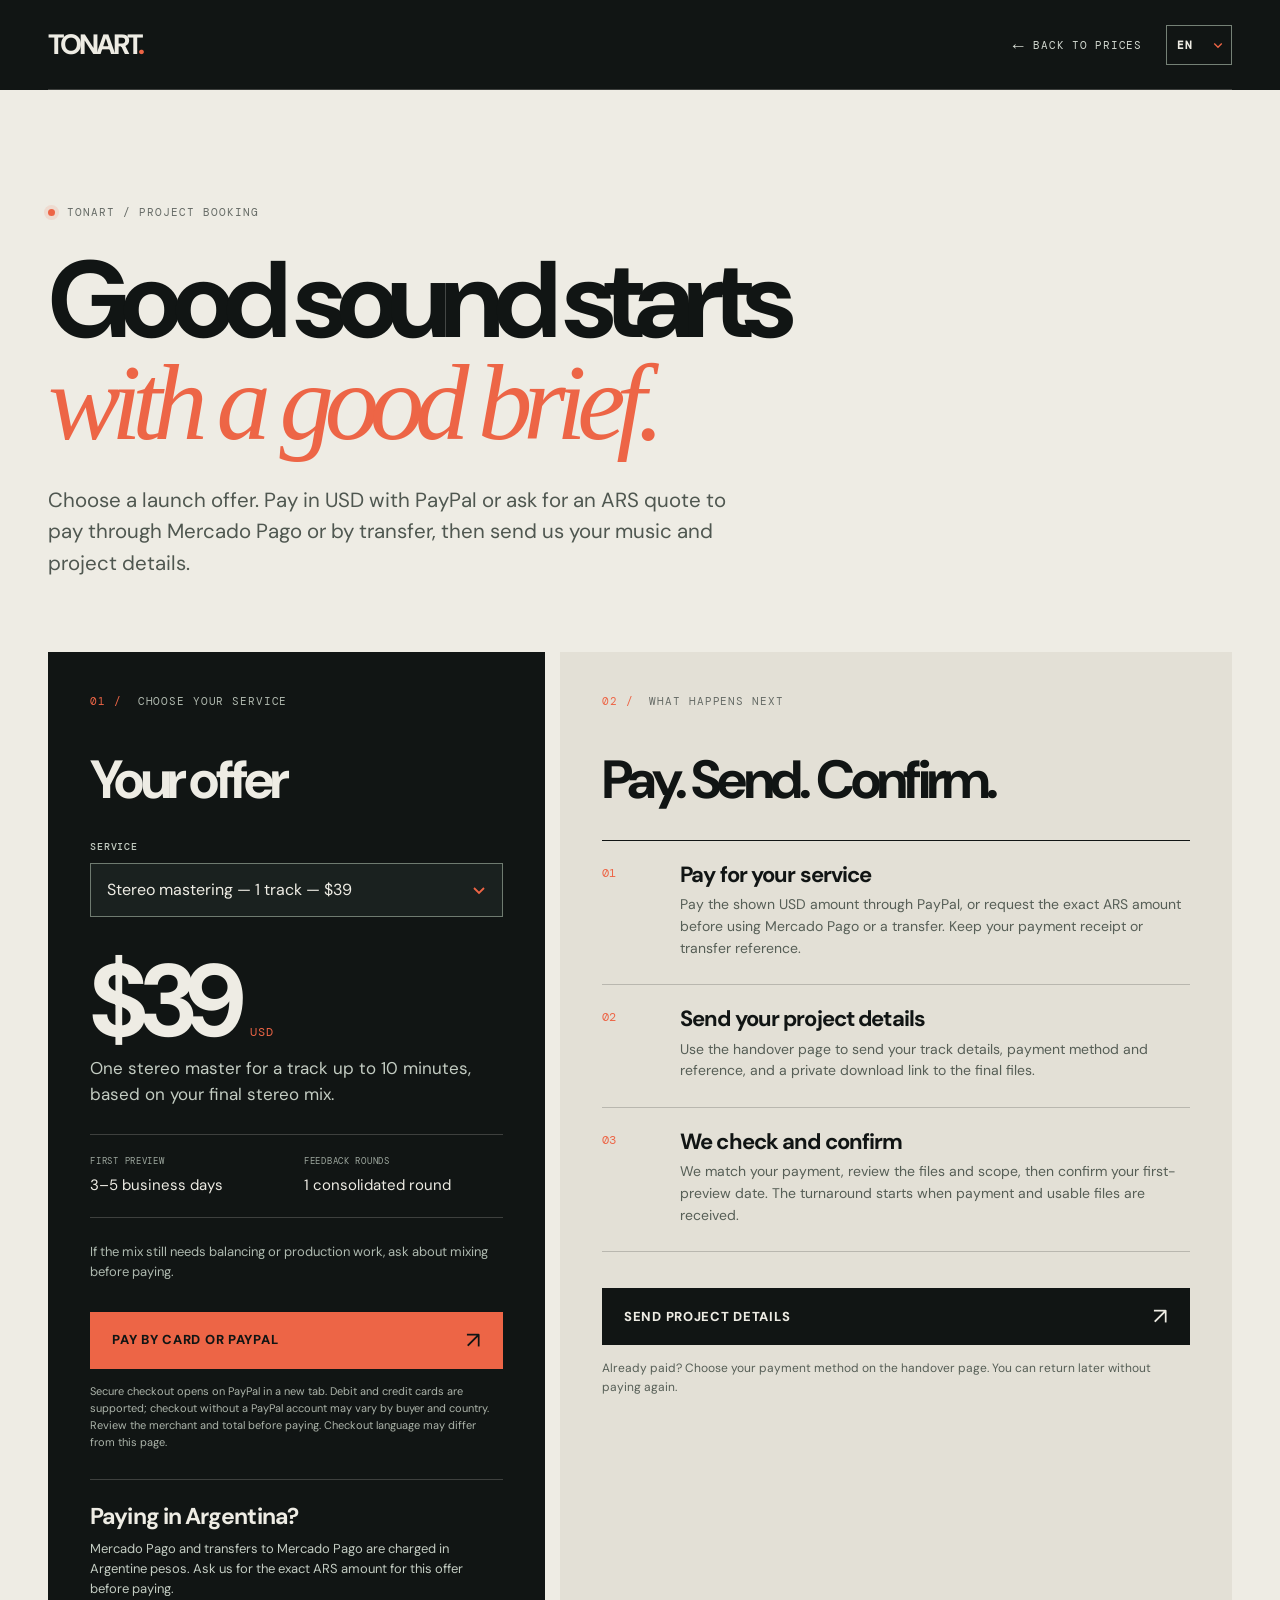
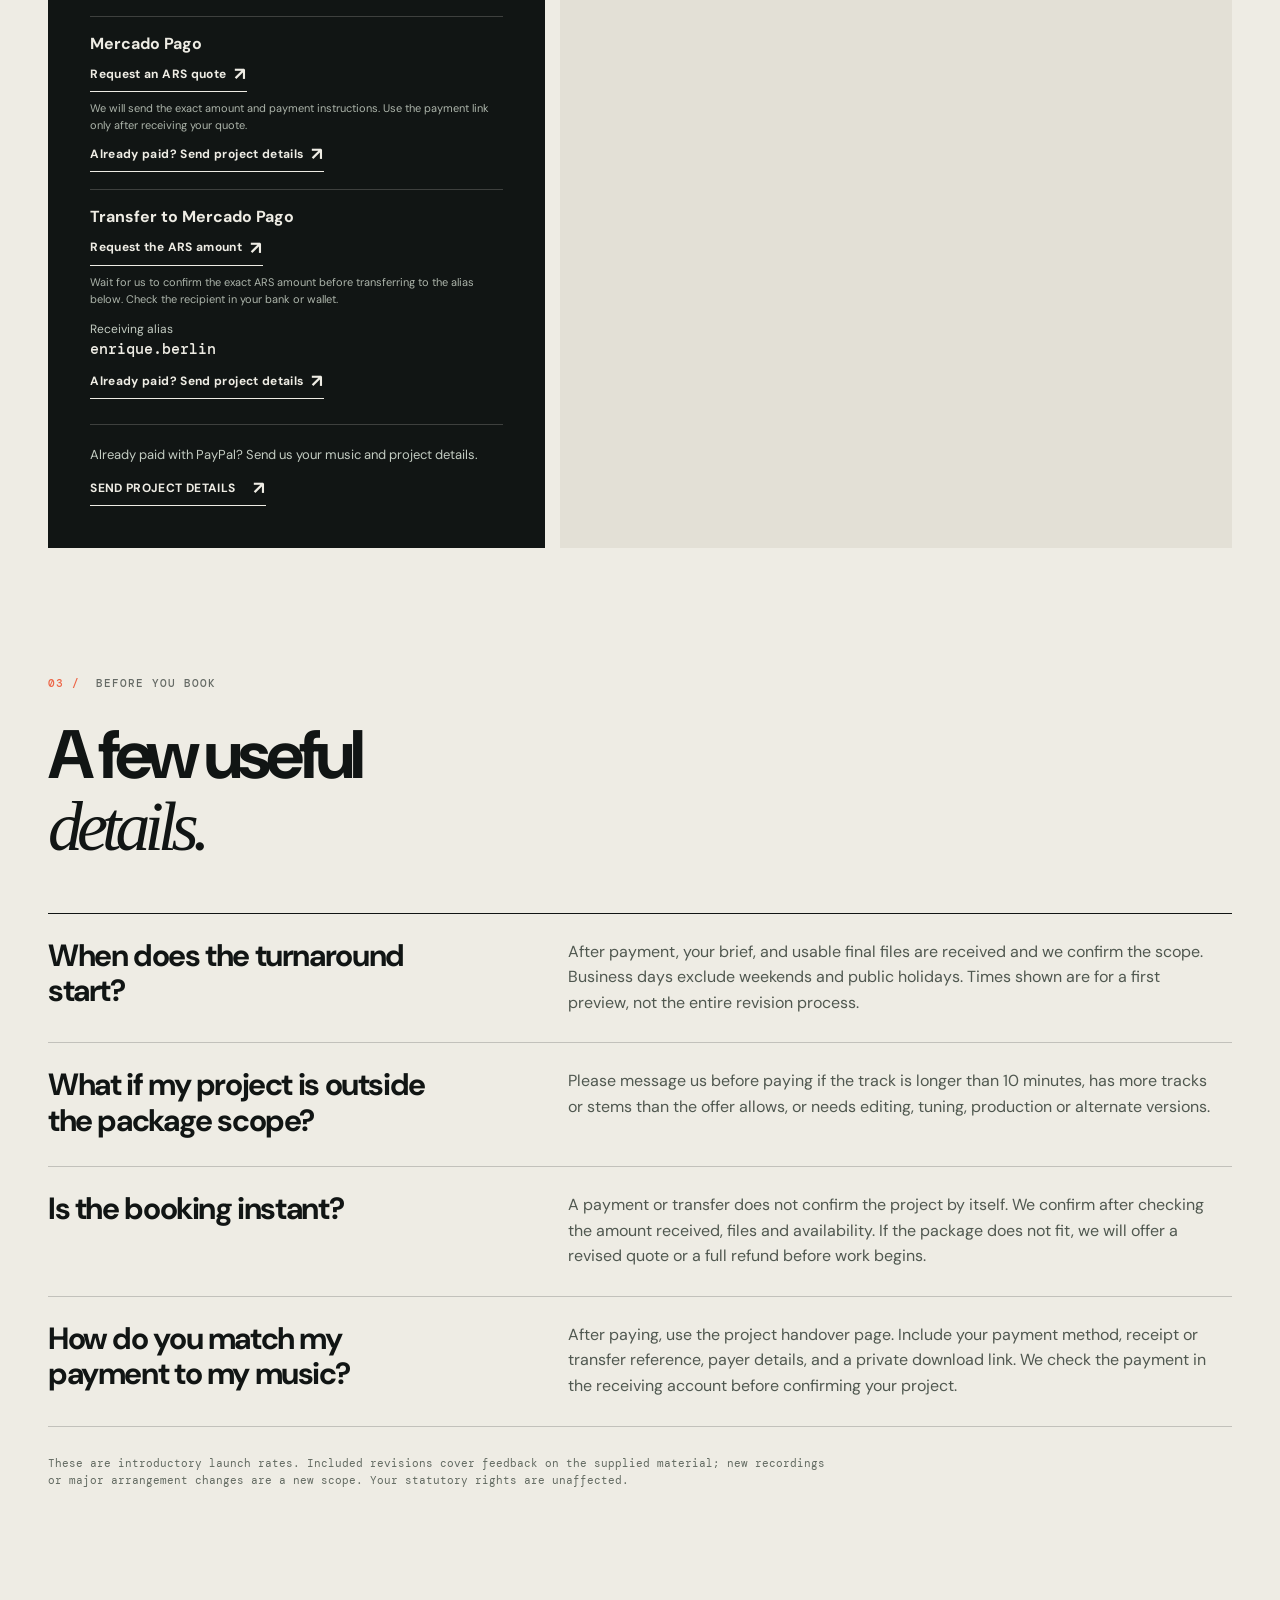
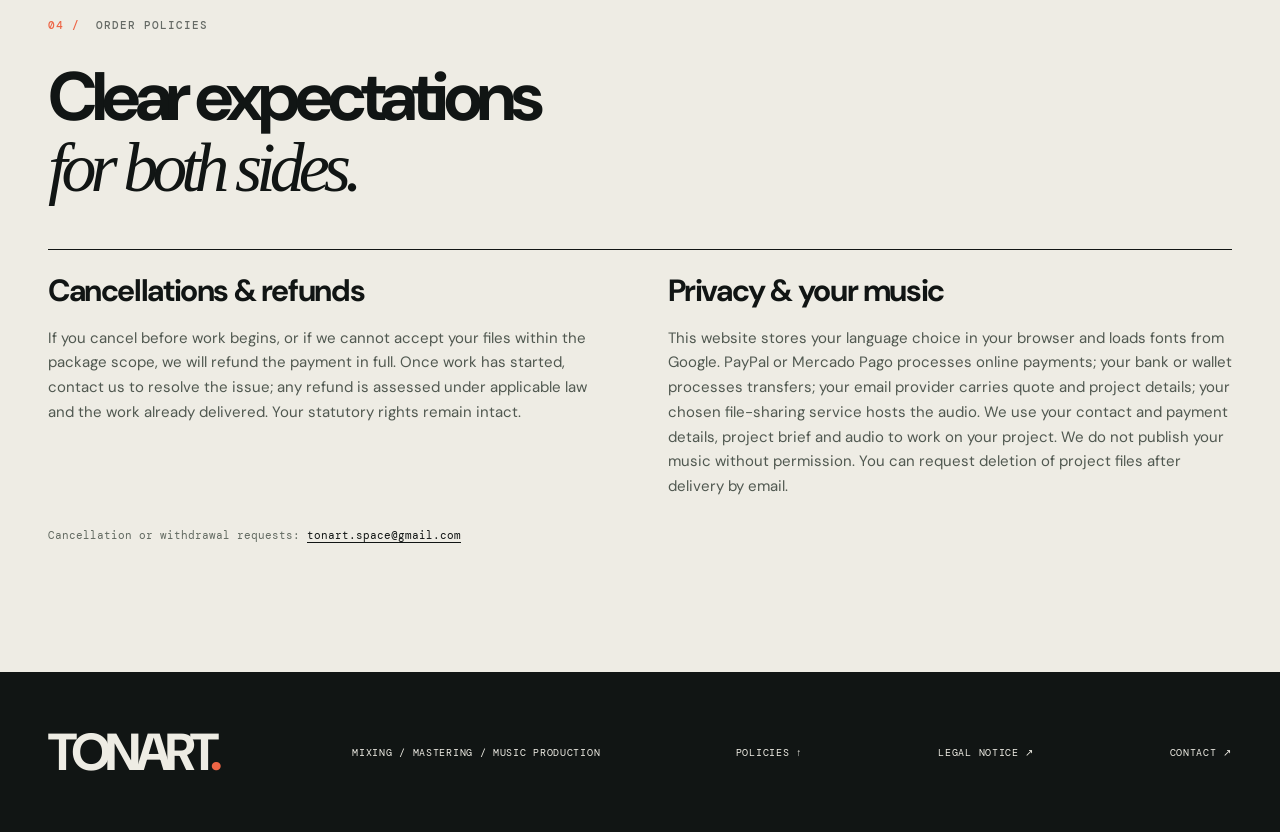
==== commit de537fa4: "Publish Mercado Pago transfer alias" ====
--- a/booking.html
+++ b/booking.html
@@ -69,8 +69,8 @@
             </div>
             <div class="ars-payment-option">
               <h4 data-book-i18n="transferTitle">Transfer to Mercado Pago</h4>
-              <a class="text-link ars-quote-link" id="transfer-quote" href="mailto:tonart.space@gmail.com"><span data-book-i18n="transferQuoteButton">Request transfer details</span><span aria-hidden="true">↗</span></a>
-              <p class="ars-payment-note" data-book-i18n="transferQuoteNote">We will confirm the ARS amount and receiving alias/CVU before you transfer.</p>
+              <a class="text-link ars-quote-link" id="transfer-quote" href="mailto:tonart.space@gmail.com"><span data-book-i18n="transferQuoteButton">Request the ARS amount</span><span aria-hidden="true">↗</span></a>
+              <p class="ars-payment-note" data-book-i18n="transferQuoteNote">Wait for us to confirm the exact ARS amount before transferring to the alias below. Check the recipient in your bank or wallet.</p>
               <p class="ars-transfer-alias" id="transfer-alias-row" hidden><span data-book-i18n="transferAliasLabel">Receiving alias</span><strong id="transfer-alias"></strong></p>
               <a class="text-link ars-handover-link" id="transfer-handover" href="handover.html?service=stereo&payment=transfer"><span data-book-i18n="arsHandoverButton">Already paid? Send project details</span><span aria-hidden="true">↗</span></a>
             </div>
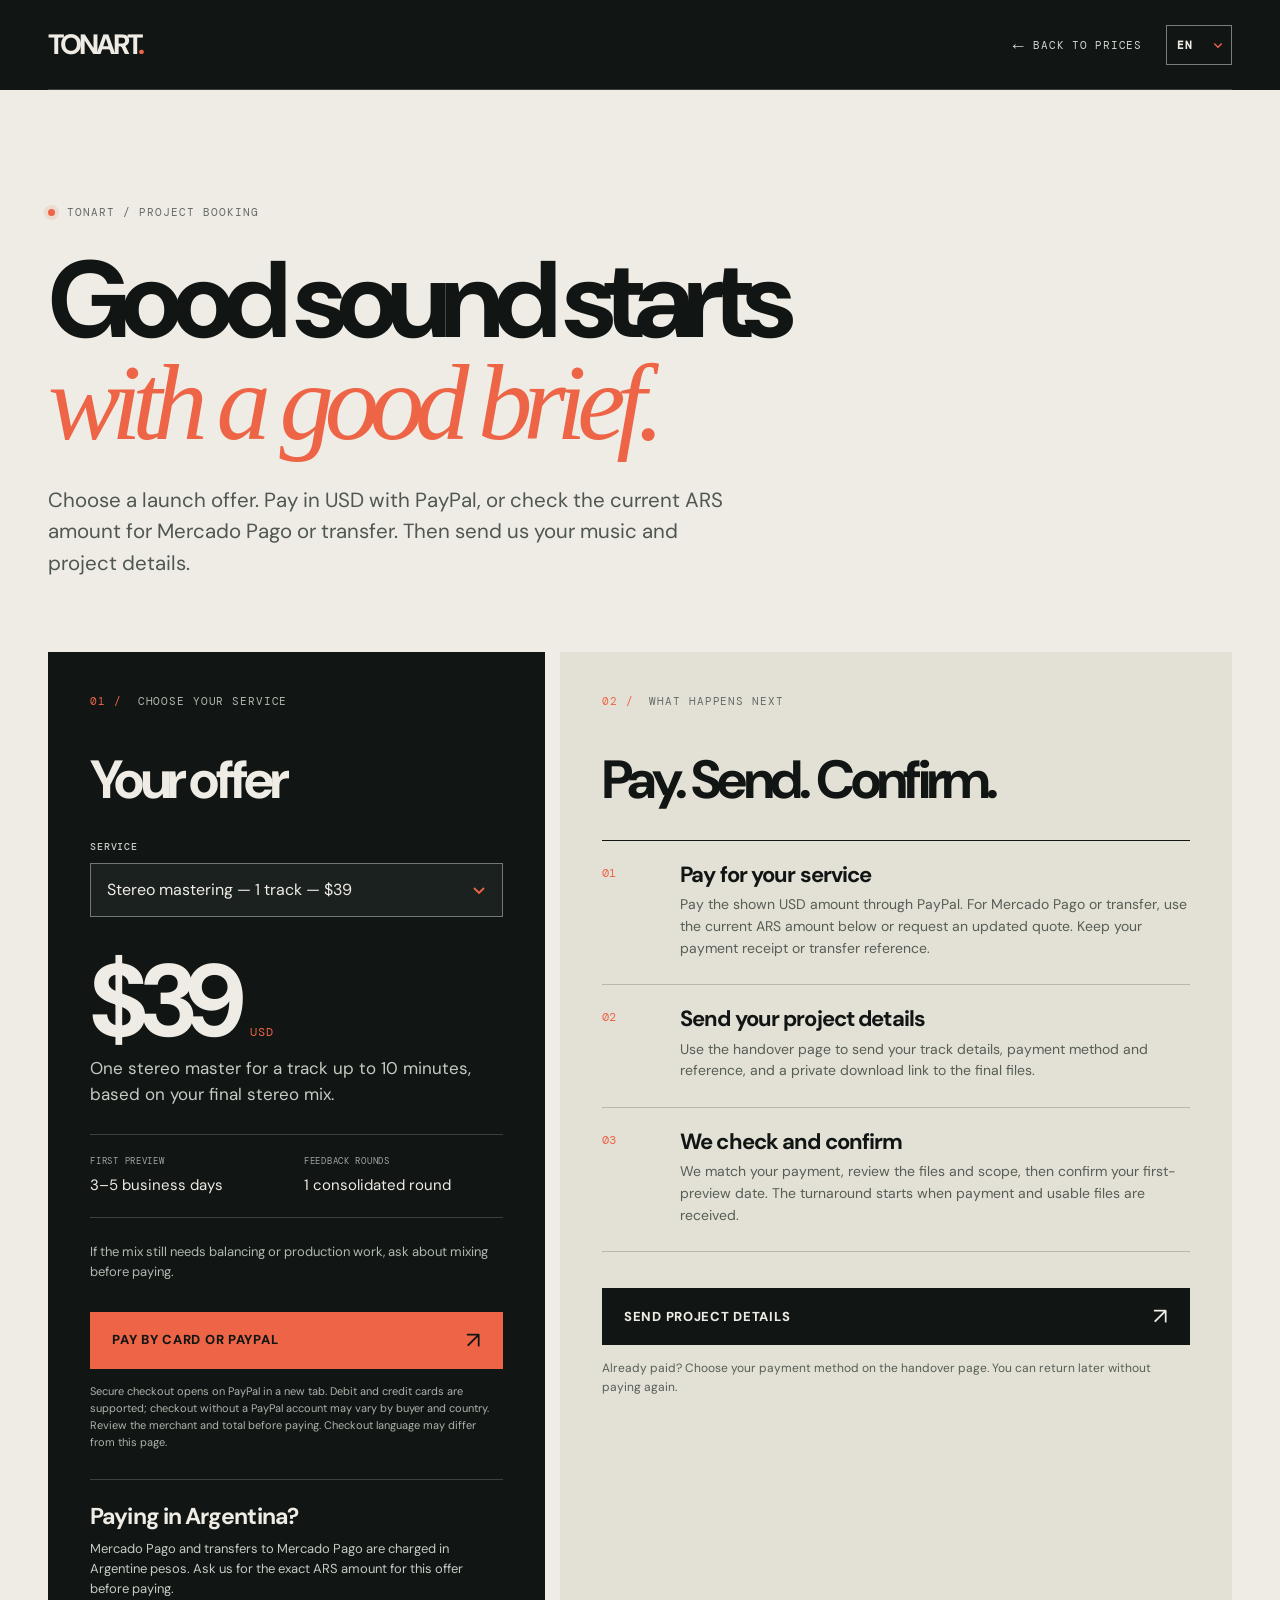
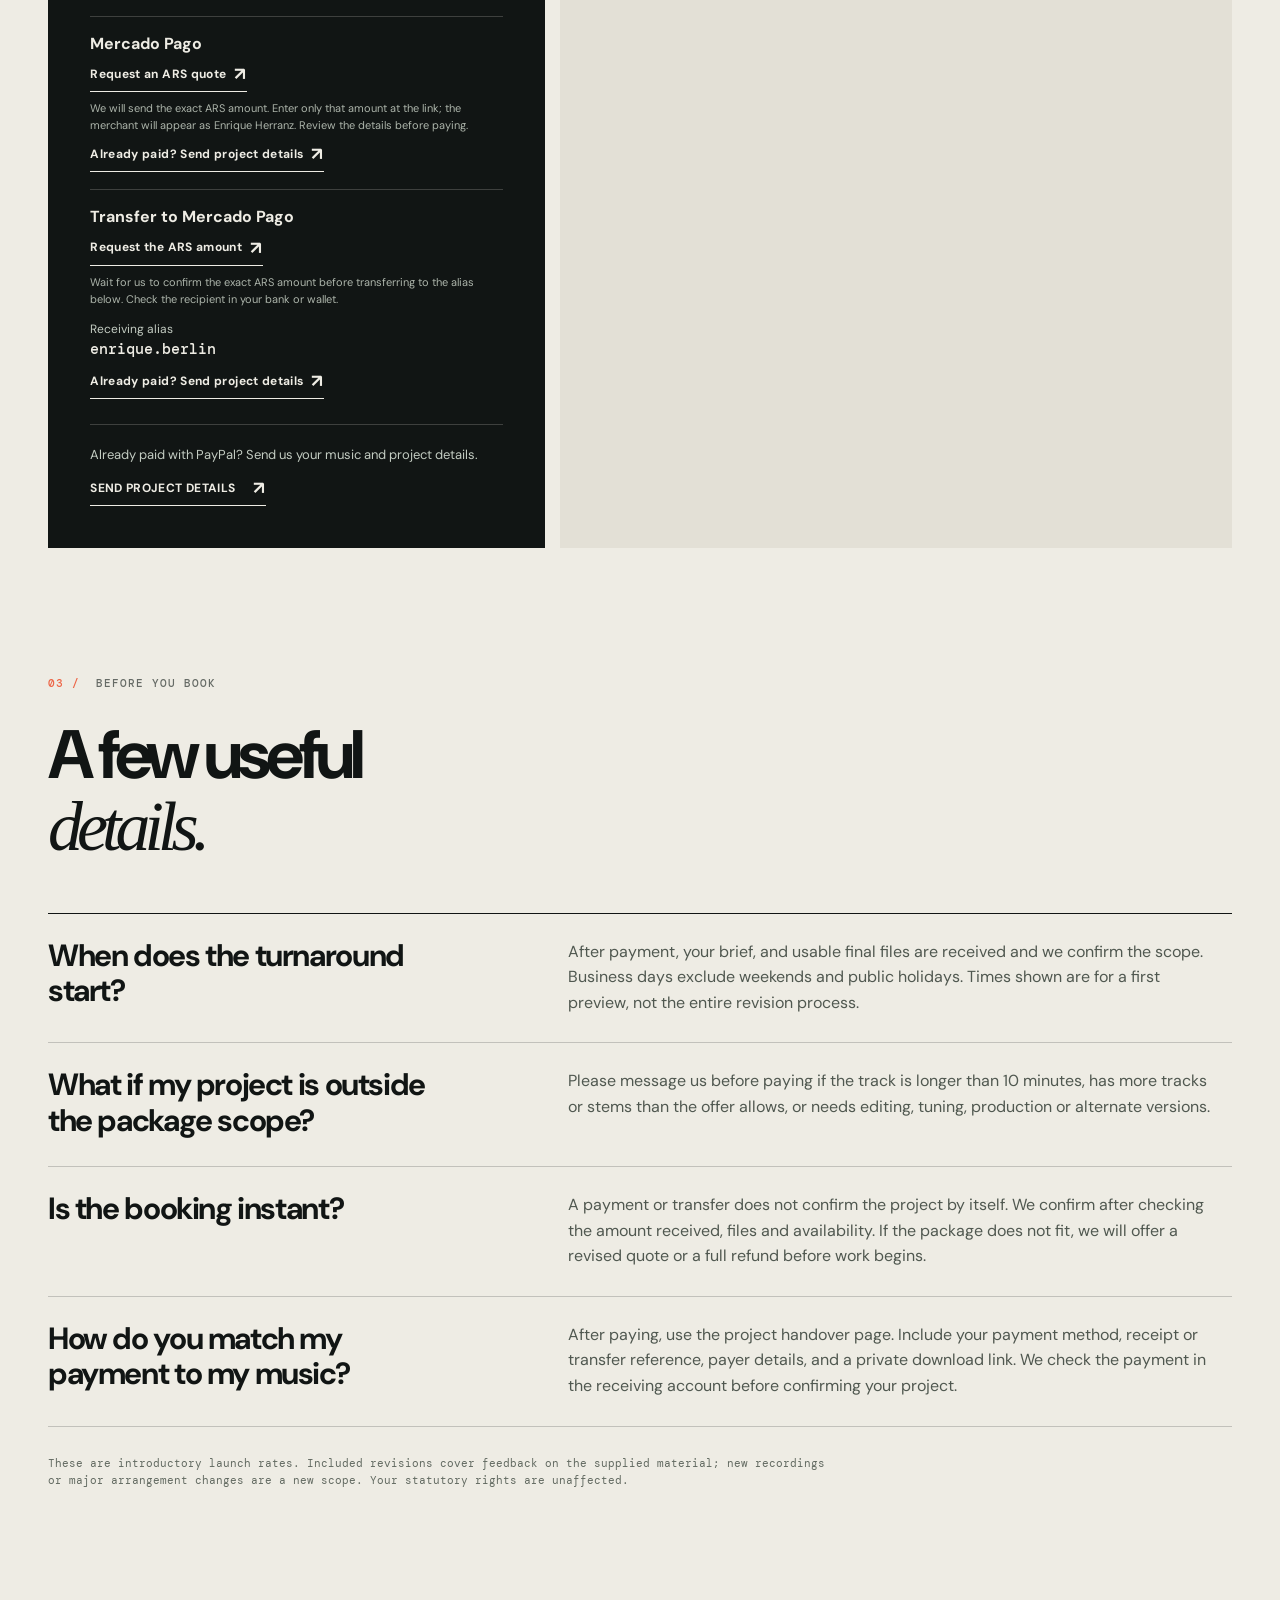
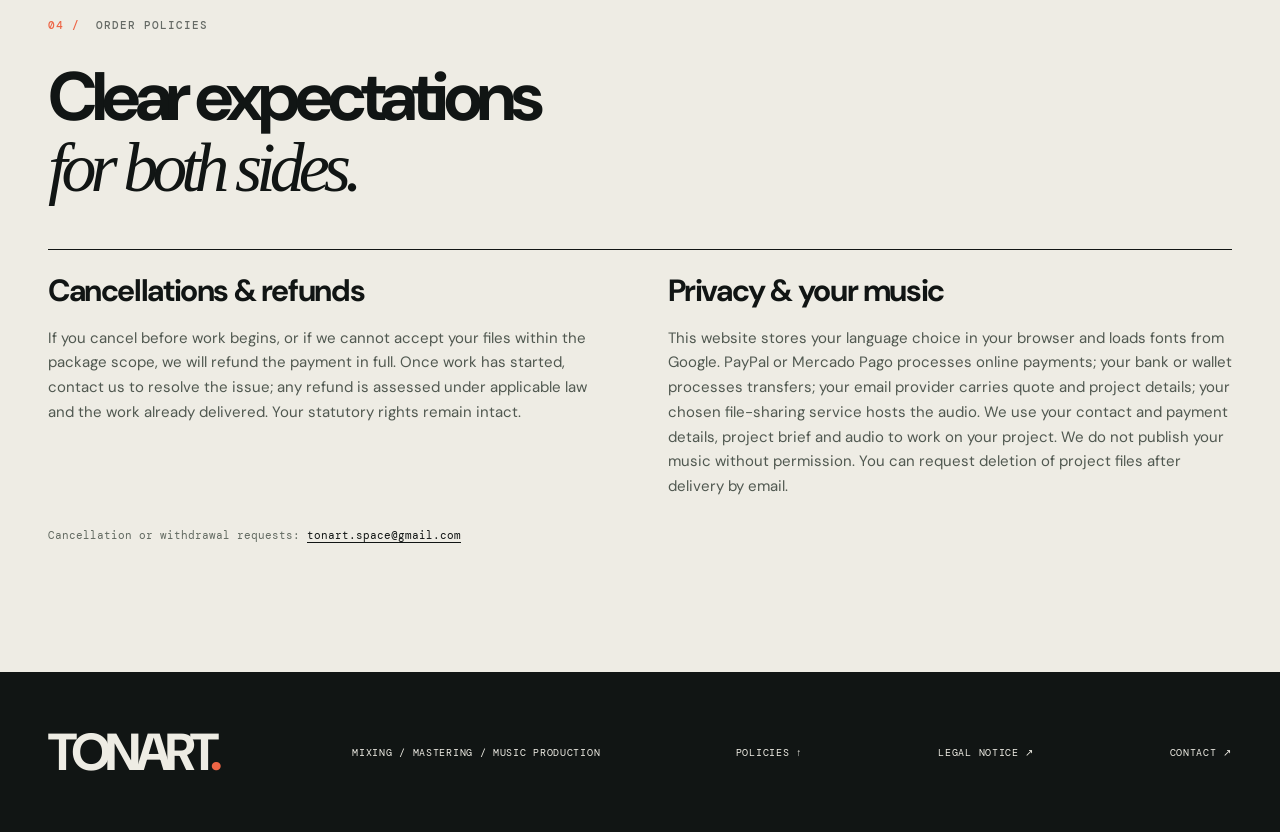
==== commit c363fc71: "Show ARS payment amounts and refresh DolarHoy rate" ====
--- a/booking.html
+++ b/booking.html
@@ -33,7 +33,7 @@
       <section class="booking-intro shell">
         <div class="eyebrow booking-eyebrow"><span class="pulse-dot"></span><span data-book-i18n="eyebrow">TONART / PROJECT BOOKING</span></div>
         <h1 data-book-i18n-html="title">Good sound starts<br /><em>with a good brief.</em></h1>
-        <p data-book-i18n="lede">Choose a launch offer. Pay in USD with PayPal or ask for an ARS quote to pay through Mercado Pago or by transfer, then send us your music and project details.</p>
+        <p data-book-i18n="lede">Choose a launch offer. Pay in USD with PayPal, or check the current ARS amount for Mercado Pago or transfer. Then send us your music and project details.</p>
       </section>
 
       <section class="booking-content shell" aria-labelledby="booking-offer-title">
@@ -60,15 +60,18 @@
           <div class="ars-payments" aria-labelledby="ars-payments-title">
             <h3 id="ars-payments-title" data-book-i18n="arsTitle">Paying in Argentina?</h3>
             <p class="ars-intro" data-book-i18n="arsIntro">Mercado Pago and transfers to Mercado Pago are charged in Argentine pesos. Ask us for the exact ARS amount for this offer before paying.</p>
+            <p class="ars-rate-meta" id="ars-rate-meta" hidden></p>
             <div class="ars-payment-option">
               <h4 data-book-i18n="mpTitle">Mercado Pago</h4>
+              <p class="ars-amount" id="mp-ars-amount" aria-live="polite" hidden><span data-book-i18n="mpAmountLabel">Amount to enter (+10%)</span><strong id="mp-ars-value"></strong></p>
               <a class="text-link ars-quote-link" id="mp-quote" href="mailto:tonart.space@gmail.com"><span data-book-i18n="mpQuoteButton">Request an ARS quote</span><span aria-hidden="true">↗</span></a>
-              <p class="ars-payment-note" data-book-i18n="mpQuoteNote">We will send the exact amount and payment instructions. Use the payment link only after receiving your quote.</p>
-              <a class="button ars-pay-link" id="mp-pay-link" hidden target="_blank" rel="noopener noreferrer"><span data-book-i18n="mpPayButton">Pay the quoted ARS amount</span><span aria-hidden="true">↗</span></a>
+              <p class="ars-payment-note" data-book-i18n="mpQuoteNote">We will send the exact ARS amount. Enter only that amount at the link; the merchant will appear as Enrique Herranz. Review the details before paying.</p>
+              <a class="button ars-pay-link" id="mp-pay-link" hidden target="_blank" rel="noopener noreferrer"><span data-book-i18n="mpPayButton">Pay the shown ARS amount</span><span aria-hidden="true">↗</span></a>
               <a class="text-link ars-handover-link" id="mp-handover" href="handover.html?service=stereo&payment=mercadopago"><span data-book-i18n="arsHandoverButton">Already paid? Send project details</span><span aria-hidden="true">↗</span></a>
             </div>
             <div class="ars-payment-option">
               <h4 data-book-i18n="transferTitle">Transfer to Mercado Pago</h4>
+              <p class="ars-amount" id="transfer-ars-amount" aria-live="polite" hidden><span data-book-i18n="transferAmountLabel">Amount to transfer</span><strong id="transfer-ars-value"></strong></p>
               <a class="text-link ars-quote-link" id="transfer-quote" href="mailto:tonart.space@gmail.com"><span data-book-i18n="transferQuoteButton">Request the ARS amount</span><span aria-hidden="true">↗</span></a>
               <p class="ars-payment-note" data-book-i18n="transferQuoteNote">Wait for us to confirm the exact ARS amount before transferring to the alias below. Check the recipient in your bank or wallet.</p>
               <p class="ars-transfer-alias" id="transfer-alias-row" hidden><span data-book-i18n="transferAliasLabel">Receiving alias</span><strong id="transfer-alias"></strong></p>
@@ -85,7 +88,7 @@
           <div class="booking-card-kicker"><span>02 /</span> <span data-book-i18n="next">WHAT HAPPENS NEXT</span></div>
           <h2 data-book-i18n="stepsTitle">Pay. Send. Confirm.</h2>
           <ol class="booking-steps">
-            <li><span>01</span><div><h3 data-book-i18n="step1Title">Pay for your service</h3><p data-book-i18n="step1Text">Pay the shown USD amount through PayPal, or request the exact ARS amount before using Mercado Pago or a transfer. Keep your payment receipt or transfer reference.</p></div></li>
+            <li><span>01</span><div><h3 data-book-i18n="step1Title">Pay for your service</h3><p data-book-i18n="step1Text">Pay the shown USD amount through PayPal. For Mercado Pago or transfer, use the current ARS amount below or request an updated quote. Keep your payment receipt or transfer reference.</p></div></li>
             <li><span>02</span><div><h3 data-book-i18n="step2Title">Send your project details</h3><p data-book-i18n="step2Text">Use the handover page to send your track details, payment method and reference, and a private download link to the final files.</p></div></li>
             <li><span>03</span><div><h3 data-book-i18n="step3Title">We check and confirm</h3><p data-book-i18n="step3Text">We match your payment, review the files and scope, then confirm your first-preview date. The turnaround starts when payment and usable files are received.</p></div></li>
           </ol>
--- a/booking.css
+++ b/booking.css
@@ -49,8 +49,14 @@
 .ars-payments { margin-top: 28px; padding-top: 23px; border-top: 1px solid var(--line-light); }
 .ars-payments h3 { margin: 0 0 9px; color: var(--paper); font-size: 23px; line-height: 1.15; letter-spacing: -.04em; }
 .ars-intro { margin: 0 0 17px; color: #c3ccc2; font-size: 13px; line-height: 1.55; }
+.ars-rate-meta { margin: 0 0 14px; color: #acb4aa; font-family: var(--mono); font-size: 10px; line-height: 1.6; }
+.ars-rate-meta[hidden] { display: none; }
 .ars-payment-option { padding: 17px 0; border-top: 1px solid var(--line-light); }
 .ars-payment-option h4 { margin: 0 0 8px; color: var(--paper); font-size: 16px; line-height: 1.25; }
+.ars-amount { margin: 0 0 12px; padding: 11px 13px; border: 1px solid var(--line-light); }
+.ars-amount[hidden] { display: none; }
+.ars-amount span { display: block; margin-bottom: 5px; color: #acb4aa; font-family: var(--mono); font-size: 10px; line-height: 1.4; }
+.ars-amount strong { display: block; color: var(--paper); font-size: 27px; font-weight: 700; line-height: 1.15; letter-spacing: -.035em; }
 .ars-quote-link, .ars-handover-link { display: inline-flex; align-items: center; gap: 8px; color: var(--paper); font-size: 12px; line-height: 1.4; text-underline-offset: 3px; }
 .ars-quote-link:hover, .ars-handover-link:hover { color: var(--orange); }
 .ars-payment-note { margin: 8px 0 10px; color: #acb4aa; font-size: 11px; line-height: 1.55; }
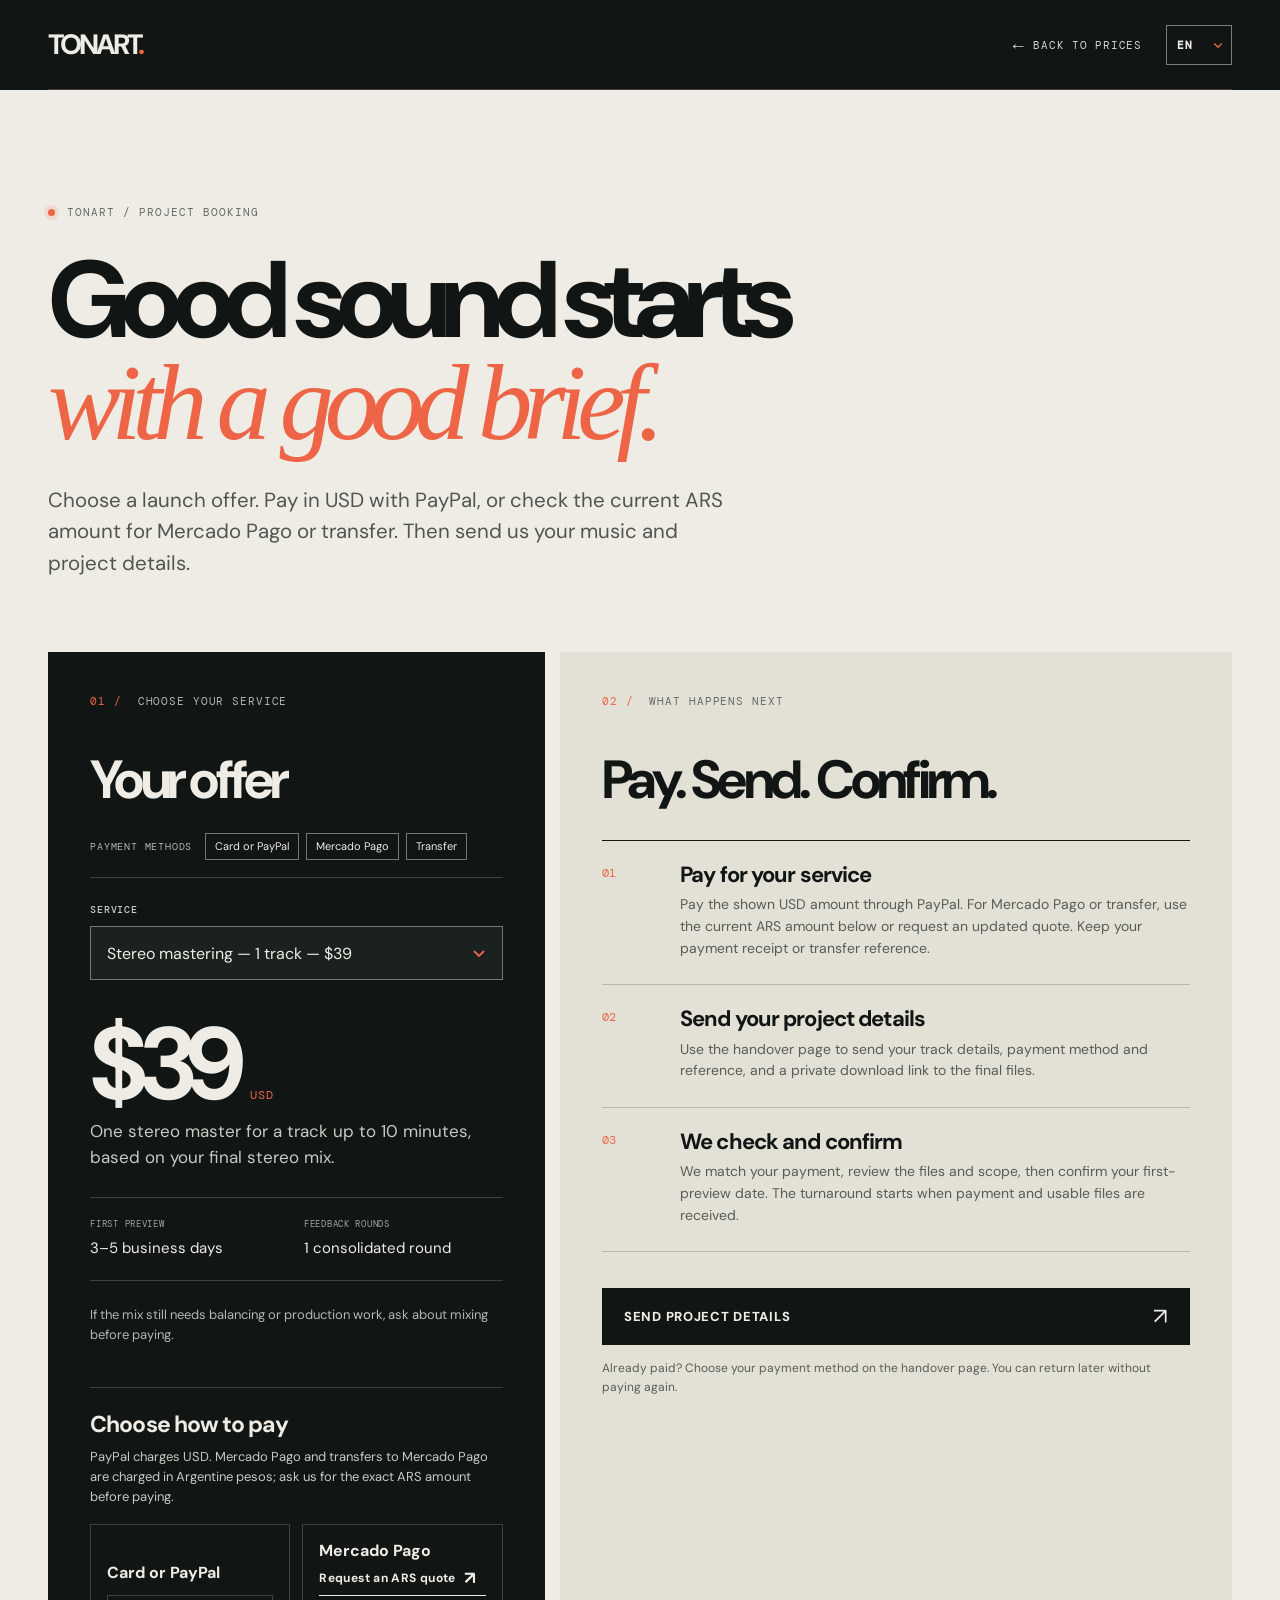
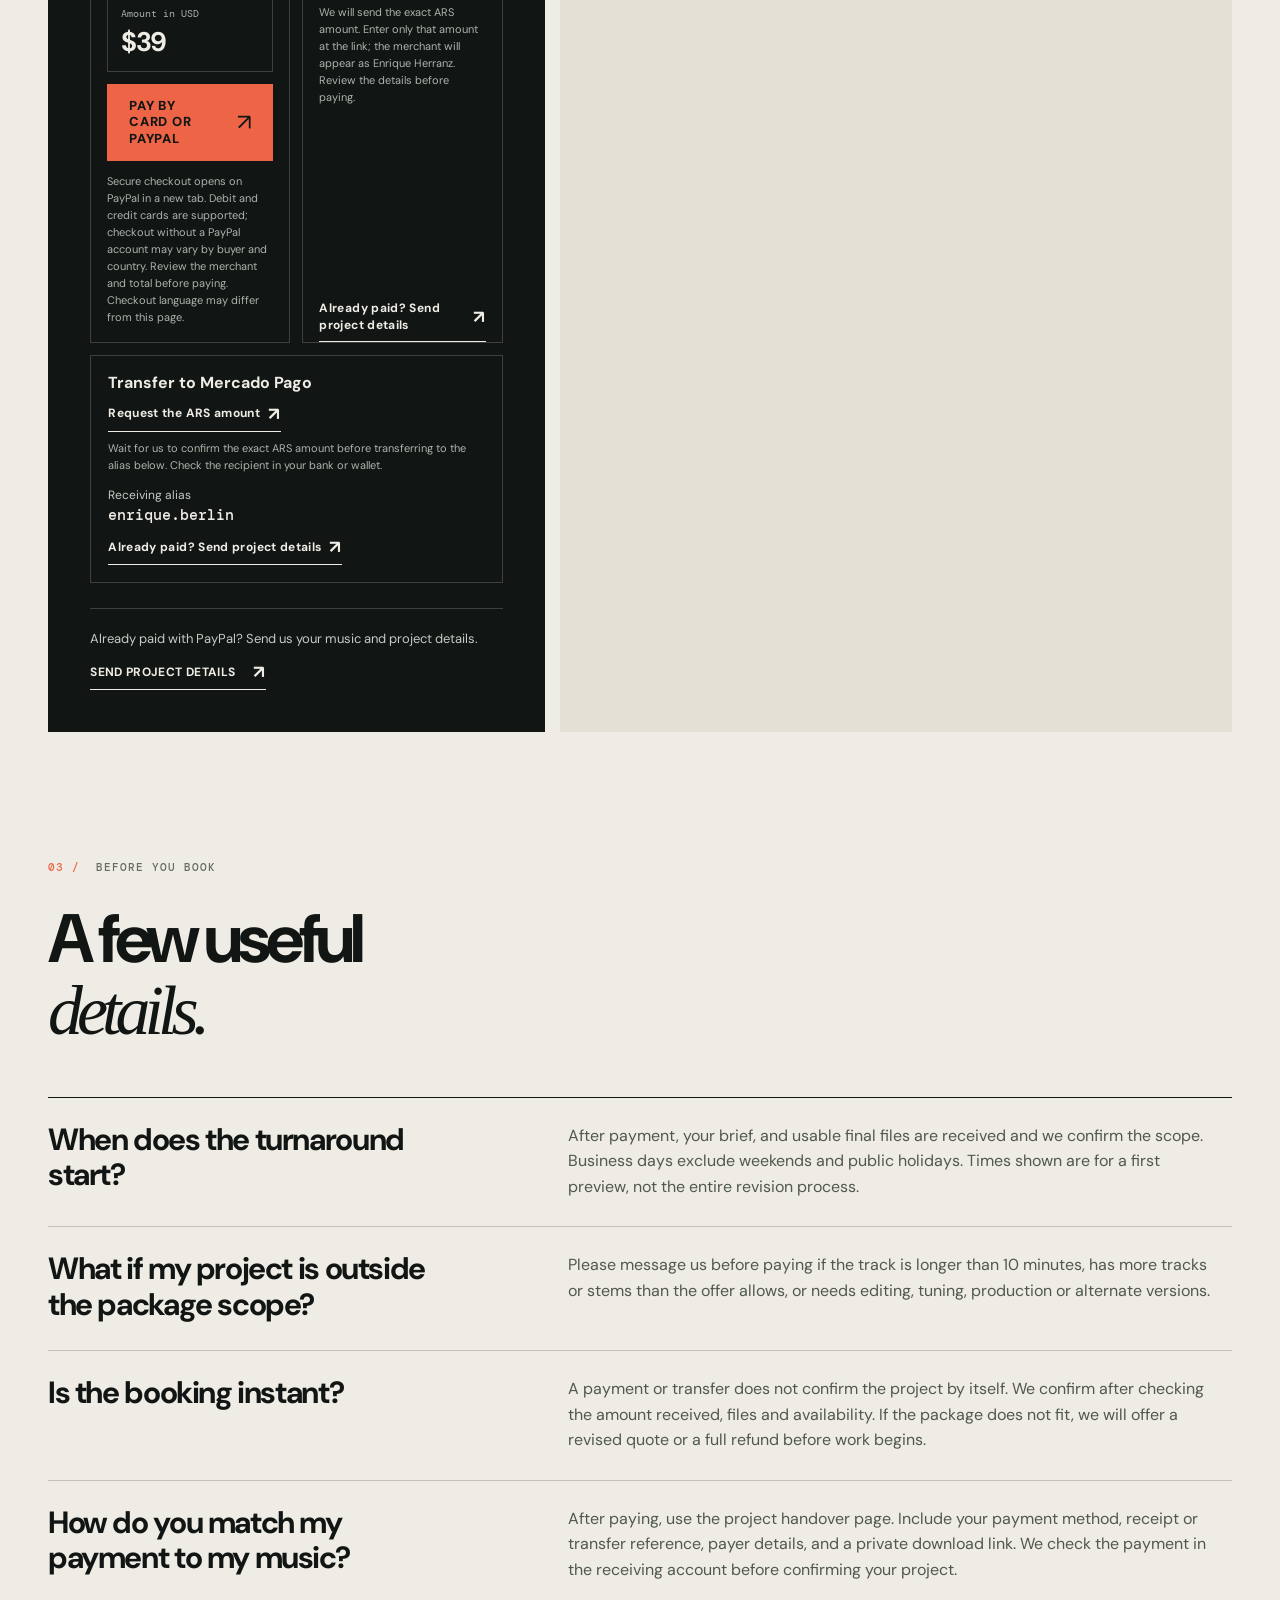
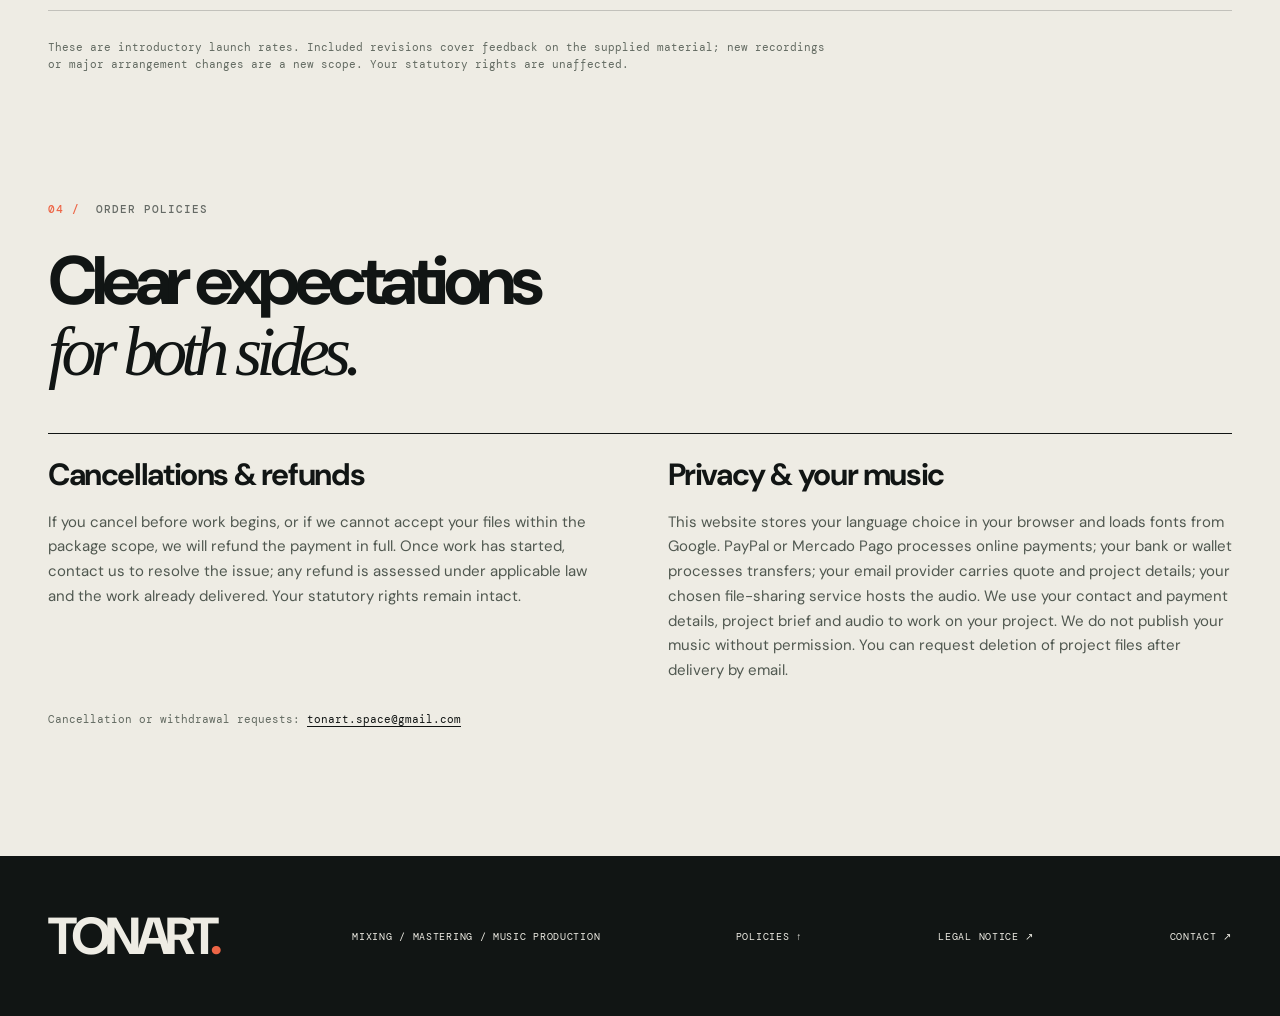
==== commit 43b3c23c: "Make Mercado Pago visible beside PayPal on booking" ====
--- a/booking.html
+++ b/booking.html
@@ -8,8 +8,8 @@
     <meta name="robots" content="noindex" />
     <link rel="icon" type="image/svg+xml" href="assets/favicon.svg" />
     <link rel="stylesheet" href="styles.css" />
-    <link rel="stylesheet" href="booking.css" />
-    <script src="booking.js" defer></script>
+    <link rel="stylesheet" href="booking.css?v=payment-choices-20261112" />
+    <script src="booking.js?v=payment-choices-20261112" defer></script>
     <title>Book a project — Tonart</title>
   </head>
   <body class="booking-page">
@@ -40,6 +40,14 @@
         <div class="booking-card offer-card">
           <div class="booking-card-kicker"><span>01 /</span> <span data-book-i18n="choose">CHOOSE YOUR SERVICE</span></div>
           <h2 id="booking-offer-title" data-book-i18n="offerTitle">Your offer</h2>
+          <nav class="payment-jump" aria-labelledby="payment-jump-label">
+            <span id="payment-jump-label" data-book-i18n="paymentJumpLabel">PAYMENT METHODS</span>
+            <div>
+              <a href="#paypal-payment-option" data-book-i18n="paypalTitle">Card or PayPal</a>
+              <a href="#mp-payment-option">Mercado Pago</a>
+              <a href="#transfer-payment-option" data-book-i18n="paymentJumpTransfer">Transfer</a>
+            </div>
+          </nav>
           <label class="field-label" for="service-select" data-book-i18n="serviceLabel">SERVICE</label>
           <select id="service-select" name="service"></select>
           <div class="ep-track-choice" id="ep-track-choice" hidden>
@@ -53,23 +61,29 @@
             <div><dt data-book-i18n="revisionLabel">FEEDBACK ROUNDS</dt><dd id="service-revisions"></dd></div>
           </dl>
           <p class="offer-caveat" id="service-caveat"></p>
-          <a class="button button-bright booking-pay" id="pay-button" href="https://www.paypal.com/ncp/payment/EQD4VQUARW5SG" target="_blank" rel="noopener noreferrer"><span data-book-i18n="payButton">Pay by card or PayPal</span><span aria-hidden="true">↗</span></a>
-          <a class="button button-bright booking-pay" id="ep-contact" href="mailto:tonart.space@gmail.com" hidden><span data-book-i18n="epContactButton">Contact us about this EP</span><span aria-hidden="true">↗</span></a>
-          <p class="pay-note" id="pay-note" data-book-i18n="payNote" hidden>Secure checkout opens on PayPal in a new tab. Debit and credit cards are supported; checkout without a PayPal account may vary by buyer and country. Review the merchant and total before paying. Checkout language may differ from this page.</p>
-          <p class="pay-note" id="pay-pending" hidden>Online checkout is temporarily unavailable. Please contact Tonart before paying.</p>
           <div class="ars-payments" aria-labelledby="ars-payments-title">
-            <h3 id="ars-payments-title" data-book-i18n="arsTitle">Paying in Argentina?</h3>
-            <p class="ars-intro" data-book-i18n="arsIntro">Mercado Pago and transfers to Mercado Pago are charged in Argentine pesos. Ask us for the exact ARS amount for this offer before paying.</p>
+            <h3 id="ars-payments-title" data-book-i18n="arsTitle">Choose how to pay</h3>
+            <p class="ars-intro" data-book-i18n="arsIntro">PayPal charges USD. Mercado Pago and transfers to Mercado Pago are charged in Argentine pesos; ask us for the exact ARS amount before paying.</p>
             <p class="ars-rate-meta" id="ars-rate-meta" hidden></p>
-            <div class="ars-payment-option">
-              <h4 data-book-i18n="mpTitle">Mercado Pago</h4>
-              <p class="ars-amount" id="mp-ars-amount" aria-live="polite" hidden><span data-book-i18n="mpAmountLabel">Amount to enter (+10%)</span><strong id="mp-ars-value"></strong></p>
-              <a class="text-link ars-quote-link" id="mp-quote" href="mailto:tonart.space@gmail.com"><span data-book-i18n="mpQuoteButton">Request an ARS quote</span><span aria-hidden="true">↗</span></a>
-              <p class="ars-payment-note" data-book-i18n="mpQuoteNote">We will send the exact ARS amount. Enter only that amount at the link; the merchant will appear as Enrique Herranz. Review the details before paying.</p>
-              <a class="button ars-pay-link" id="mp-pay-link" hidden target="_blank" rel="noopener noreferrer"><span data-book-i18n="mpPayButton">Pay the shown ARS amount</span><span aria-hidden="true">↗</span></a>
-              <a class="text-link ars-handover-link" id="mp-handover" href="handover.html?service=stereo&payment=mercadopago"><span data-book-i18n="arsHandoverButton">Already paid? Send project details</span><span aria-hidden="true">↗</span></a>
+            <div class="payment-method-grid">
+              <div class="payment-method-card paypal-payment-option" id="paypal-payment-option">
+                <h4 data-book-i18n="paypalTitle">Card or PayPal</h4>
+                <p class="ars-amount paypal-amount"><span data-book-i18n="paypalAmountLabel">Amount in USD</span><strong id="paypal-usd-value">$39</strong></p>
+                <a class="button button-bright booking-pay" id="pay-button" href="https://www.paypal.com/ncp/payment/EQD4VQUARW5SG" target="_blank" rel="noopener noreferrer"><span data-book-i18n="payButton">Pay by card or PayPal</span><span aria-hidden="true">↗</span></a>
+                <a class="button button-bright booking-pay" id="ep-contact" href="mailto:tonart.space@gmail.com" hidden><span data-book-i18n="epContactButton">Contact us about this EP</span><span aria-hidden="true">↗</span></a>
+                <p class="pay-note" id="pay-note" data-book-i18n="payNote" hidden>Secure checkout opens on PayPal in a new tab. Debit and credit cards are supported; checkout without a PayPal account may vary by buyer and country. Review the merchant and total before paying. Checkout language may differ from this page.</p>
+                <p class="pay-note" id="pay-pending" hidden>Online checkout is temporarily unavailable. Please contact Tonart before paying.</p>
+              </div>
+              <div class="payment-method-card ars-payment-option mp-payment-option" id="mp-payment-option">
+                <h4 data-book-i18n="mpTitle">Mercado Pago</h4>
+                <p class="ars-amount" id="mp-ars-amount" aria-live="polite" hidden><span data-book-i18n="mpAmountLabel">Amount to enter</span><strong id="mp-ars-value"></strong></p>
+                <a class="button ars-pay-link" id="mp-pay-link" hidden target="_blank" rel="noopener noreferrer"><span data-book-i18n="mpPayButton">Pay with Mercado Pago</span><span aria-hidden="true">↗</span></a>
+                <a class="text-link ars-quote-link" id="mp-quote" href="mailto:tonart.space@gmail.com"><span data-book-i18n="mpQuoteButton">Request an ARS quote</span><span aria-hidden="true">↗</span></a>
+                <p class="ars-payment-note" data-book-i18n="mpQuoteNote">We will send the exact ARS amount. Enter only that amount at the link; the merchant will appear as Enrique Herranz. Review the details before paying.</p>
+                <a class="text-link ars-handover-link" id="mp-handover" href="handover.html?service=stereo&payment=mercadopago"><span data-book-i18n="arsHandoverButton">Already paid? Send project details</span><span aria-hidden="true">↗</span></a>
+              </div>
             </div>
-            <div class="ars-payment-option">
+            <div class="ars-payment-option transfer-payment-option" id="transfer-payment-option">
               <h4 data-book-i18n="transferTitle">Transfer to Mercado Pago</h4>
               <p class="ars-amount" id="transfer-ars-amount" aria-live="polite" hidden><span data-book-i18n="transferAmountLabel">Amount to transfer</span><strong id="transfer-ars-value"></strong></p>
               <a class="text-link ars-quote-link" id="transfer-quote" href="mailto:tonart.space@gmail.com"><span data-book-i18n="transferQuoteButton">Request the ARS amount</span><span aria-hidden="true">↗</span></a>
--- a/booking.css
+++ b/booking.css
@@ -26,6 +26,13 @@
 .offer-card .booking-card-kicker { color: #b0b9af; }
 .steps-card .booking-card-kicker { color: var(--muted); }
 .booking-card h2 { margin-bottom: 32px; font-size: clamp(42px, 4.2vw, 64px); font-weight: 700; line-height: 1; letter-spacing: -.07em; }
+.payment-jump { display: flex; align-items: center; flex-wrap: wrap; gap: 9px 13px; margin: -7px 0 25px; padding-bottom: 17px; border-bottom: 1px solid var(--line-light); }
+.payment-jump > span { color: #b0b9af; font-family: var(--mono); font-size: 10px; letter-spacing: .08em; }
+.payment-jump > div { display: flex; flex-wrap: wrap; gap: 7px; }
+.payment-jump a { padding: 6px 9px; border: 1px solid #6f7b70; color: var(--paper); font-size: 11px; line-height: 1.2; }
+.payment-jump a:hover { border-color: var(--orange); color: var(--orange); }
+.payment-jump a:focus-visible { outline: 2px solid var(--orange); outline-offset: 3px; }
+#paypal-payment-option, #mp-payment-option, #transfer-payment-option { scroll-margin-top: 22px; }
 .field-label { display: block; margin-bottom: 10px; font-family: var(--mono); font-size: 10px; font-weight: 500; letter-spacing: .08em; }
 .offer-card .field-label { color: #c3ccc1; }
 .offer-card select { width: 100%; min-height: 54px; padding: 11px 42px 11px 16px; appearance: none; border: 1px solid #6f7b70; border-radius: 0; background: var(--ink-soft) url("data:image/svg+xml,%3Csvg xmlns='http://www.w3.org/2000/svg' viewBox='0 0 16 16'%3E%3Cpath d='m3 6 5 5 5-5' fill='none' stroke='%23ed6546' stroke-width='1.8'/%3E%3C/svg%3E") no-repeat right 15px center / 16px; color: var(--paper); font-family: var(--sans); font-size: 16px; cursor: pointer; }
@@ -42,15 +49,24 @@
 .offer-details dt { margin-bottom: 8px; color: #9da79e; font-family: var(--mono); font-size: 9px; letter-spacing: .08em; }
 .offer-details dd { margin: 0; font-size: 15px; line-height: 1.45; }
 .offer-caveat { min-height: 42px; margin: 0 0 28px; color: #aeb9af; font-size: 13px; line-height: 1.55; }
-.booking-pay { width: 100%; margin-top: auto; padding-block: 14px; line-height: 1.25; }
+.booking-pay { width: 100%; padding-block: 14px; line-height: 1.25; }
 .booking-pay[hidden] { display: none; }
 .booking-pay[aria-disabled="true"], .booking-pay.is-disabled { background: #66716a; color: #e2e6df; cursor: not-allowed; pointer-events: none; transform: none; }
 .pay-note { margin: 14px 0 0; color: #acb4aa; font-size: 11px; line-height: 1.55; }
-.ars-payments { margin-top: 28px; padding-top: 23px; border-top: 1px solid var(--line-light); }
+.ars-payments { margin-top: 12px; padding-top: 23px; border-top: 1px solid var(--line-light); }
 .ars-payments h3 { margin: 0 0 9px; color: var(--paper); font-size: 23px; line-height: 1.15; letter-spacing: -.04em; }
 .ars-intro { margin: 0 0 17px; color: #c3ccc2; font-size: 13px; line-height: 1.55; }
 .ars-rate-meta { margin: 0 0 14px; color: #acb4aa; font-family: var(--mono); font-size: 10px; line-height: 1.6; }
 .ars-rate-meta[hidden] { display: none; }
+.payment-method-grid { display: grid; grid-template-columns: repeat(2, minmax(0, 1fr)); gap: 12px; align-items: stretch; }
+.payment-method-card { display: flex; min-width: 0; flex-direction: column; padding: 16px; border: 1px solid var(--line-light); }
+.payment-method-card.ars-payment-option { padding: 16px; border: 1px solid var(--line-light); }
+.payment-method-card h4 { margin-bottom: 12px; }
+.payment-method-card .ars-amount { min-height: 77px; }
+.paypal-amount strong { font-size: 27px; }
+.payment-method-card .booking-pay, .payment-method-card .ars-pay-link { min-height: 52px; margin: 0 0 12px; }
+.payment-method-card .pay-note { margin-top: 0; }
+.payment-method-card .ars-handover-link { margin-top: auto; padding-top: 12px; }
 .ars-payment-option { padding: 17px 0; border-top: 1px solid var(--line-light); }
 .ars-payment-option h4 { margin: 0 0 8px; color: var(--paper); font-size: 16px; line-height: 1.25; }
 .ars-amount { margin: 0 0 12px; padding: 11px 13px; border: 1px solid var(--line-light); }
@@ -66,6 +82,8 @@
 .ars-transfer-alias { margin: 12px 0; color: #c3ccc2; font-size: 12px; line-height: 1.5; }
 .ars-transfer-alias strong { display: block; color: var(--paper); font-family: var(--mono); font-size: 15px; font-weight: 500; overflow-wrap: anywhere; }
 .ars-payment-option:last-child { padding-bottom: 0; }
+.transfer-payment-option { margin-top: 12px; padding: 17px; border: 1px solid var(--line-light); }
+.transfer-payment-option:last-child { padding-bottom: 17px; }
 .offer-handover { margin-top: 25px; padding-top: 20px; border-top: 1px solid var(--line-light); }
 .offer-handover p { margin: 0 0 11px; color: #c3ccc2; font-size: 13px; line-height: 1.5; }
 .offer-handover-link { color: var(--paper); font-size: 12px; text-transform: uppercase; }
@@ -124,6 +142,7 @@
   .offer-price span:first-child { font-size: 86px; }
   .offer-details { gap: 12px; }
   .offer-details dd { font-size: 13px; }
+  .payment-method-grid { grid-template-columns: 1fr; }
   .booking-steps li { grid-template-columns: 38px minmax(0, 1fr); gap: 10px; }
   .booking-steps h3 { font-size: 20px; }
   .faq-list > div { display: block; }
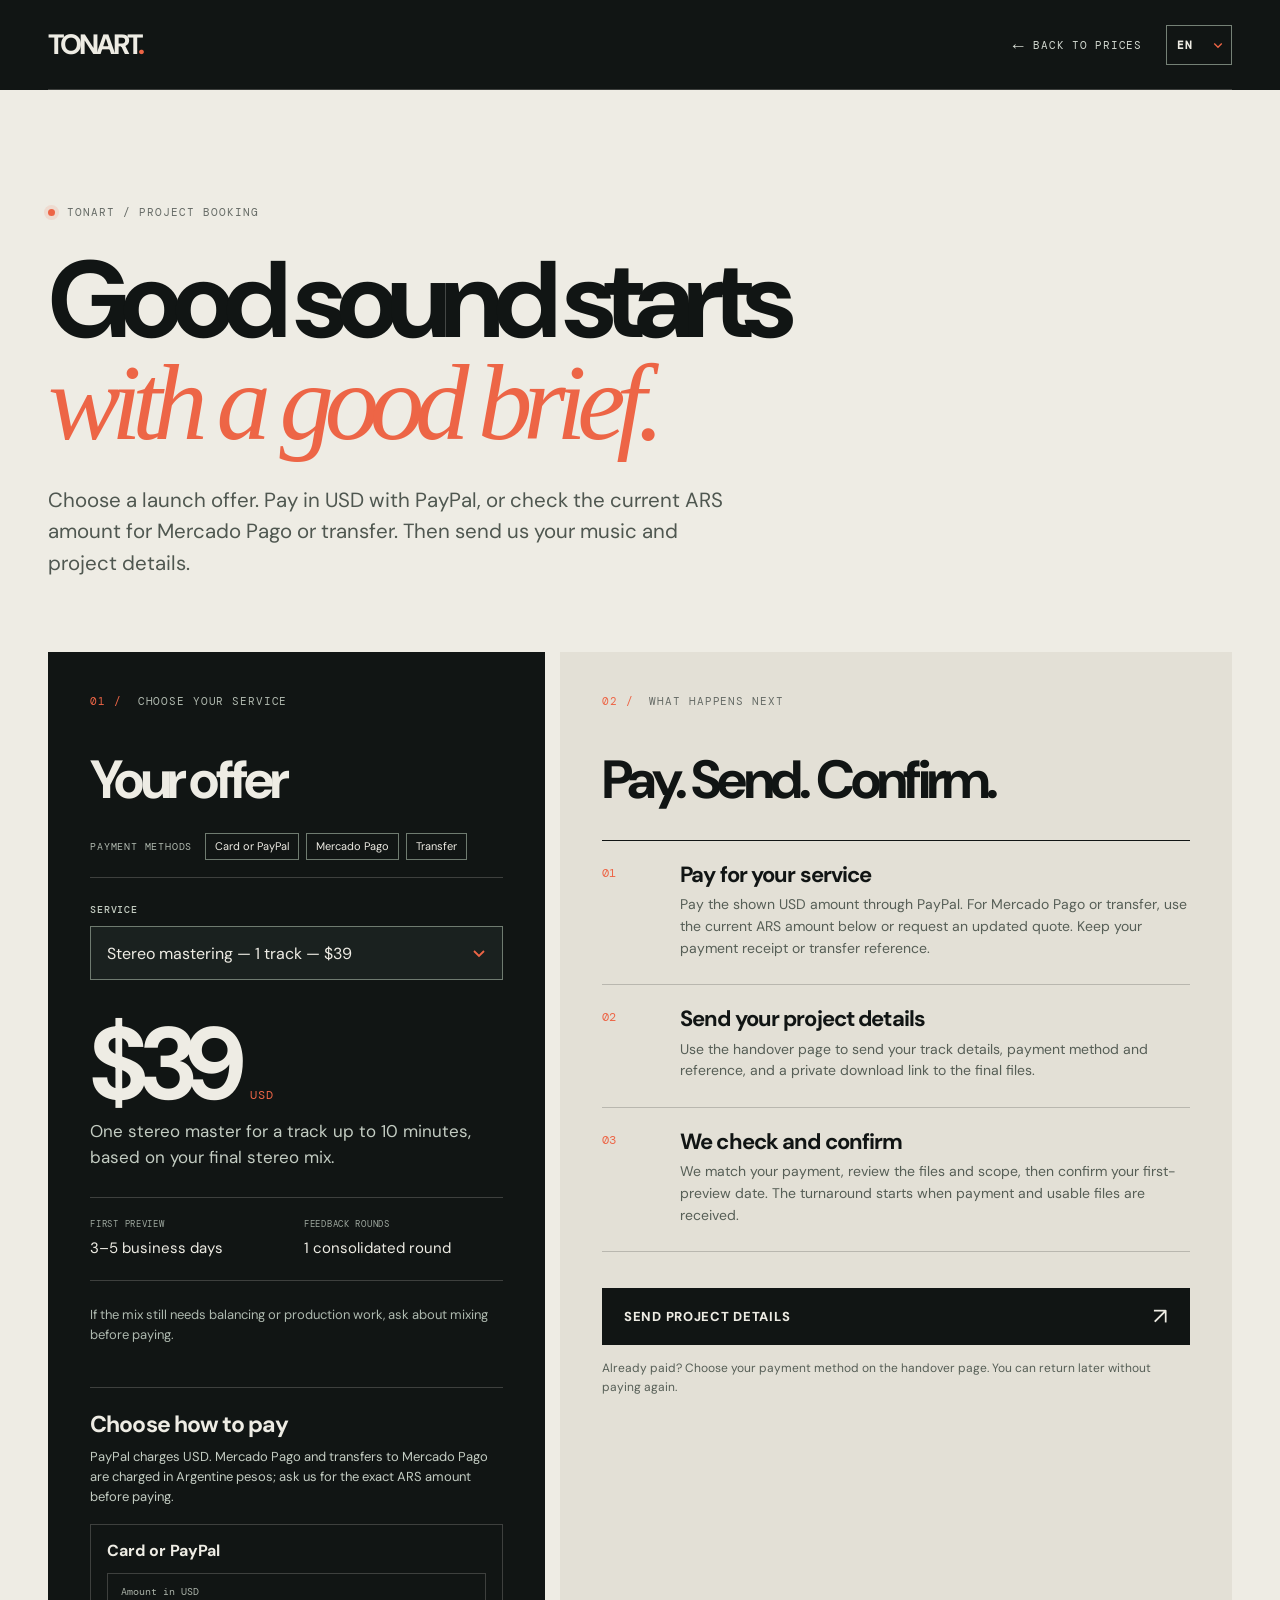
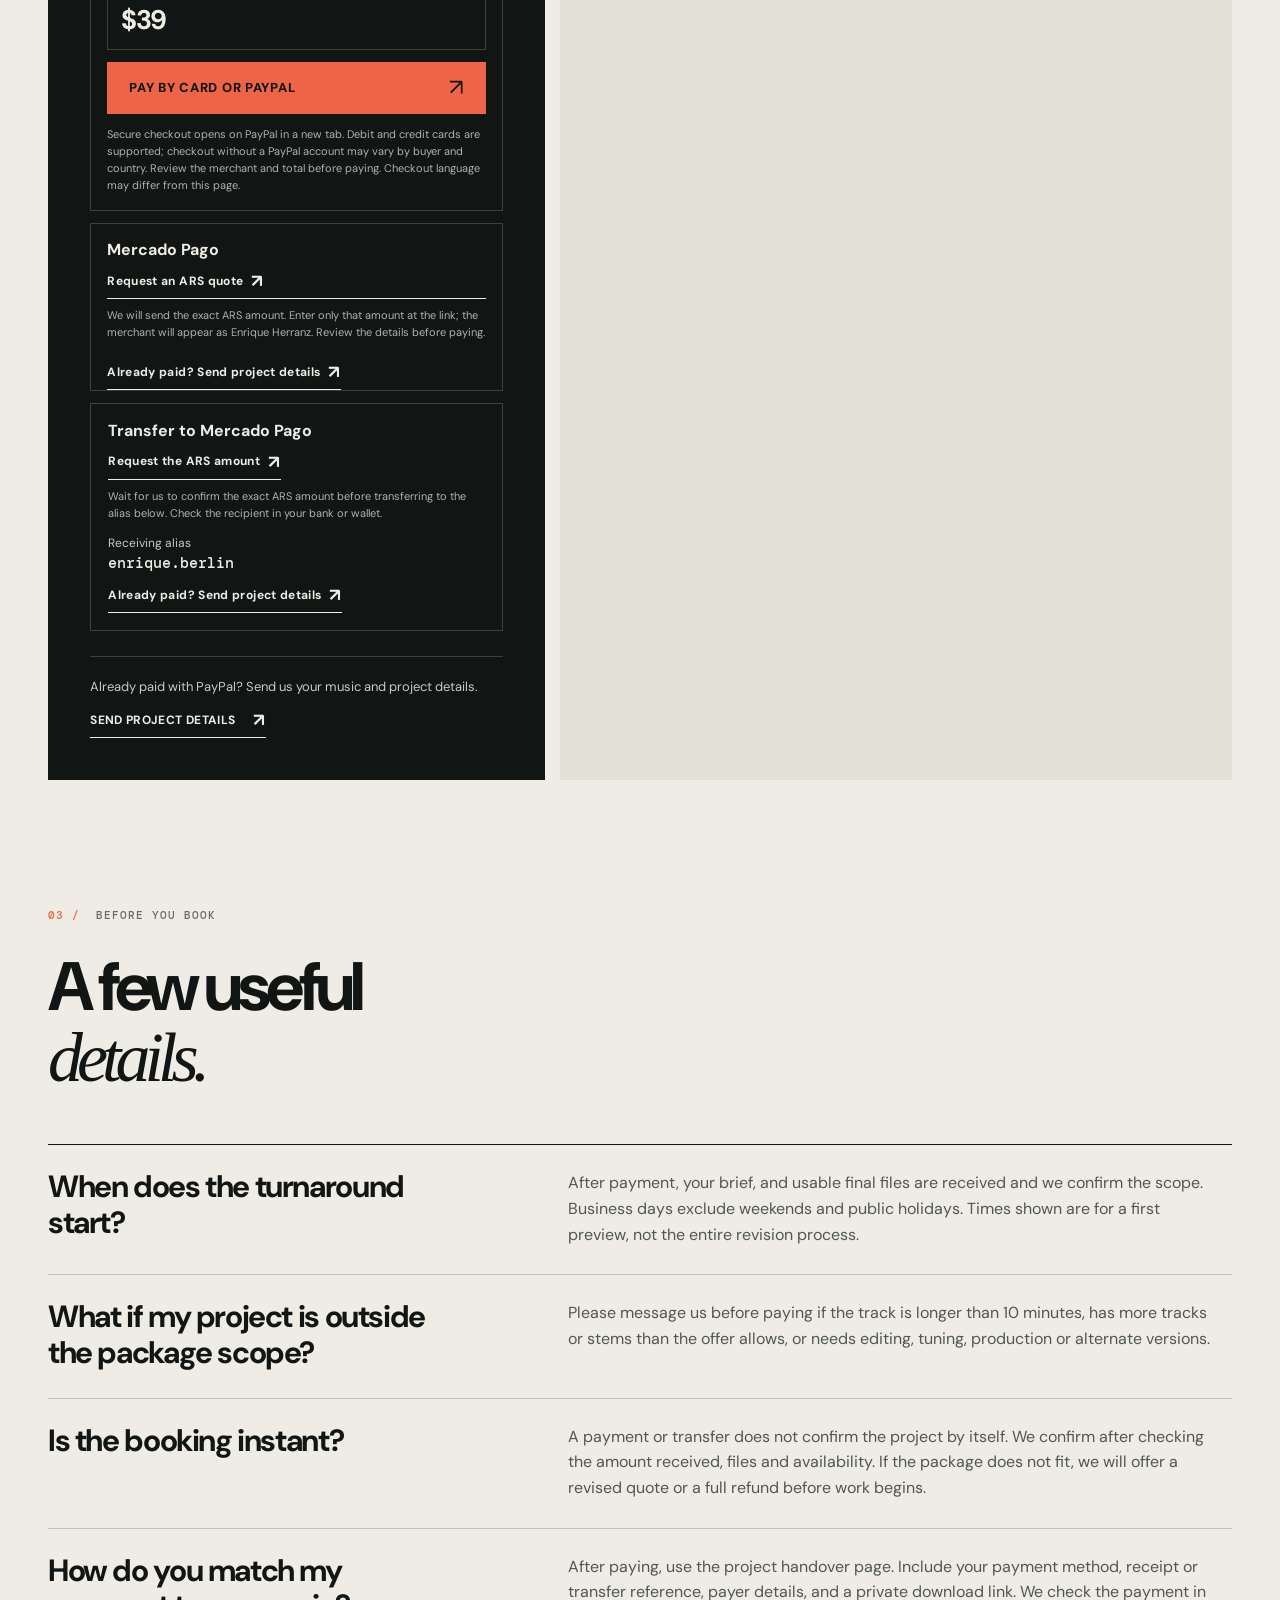
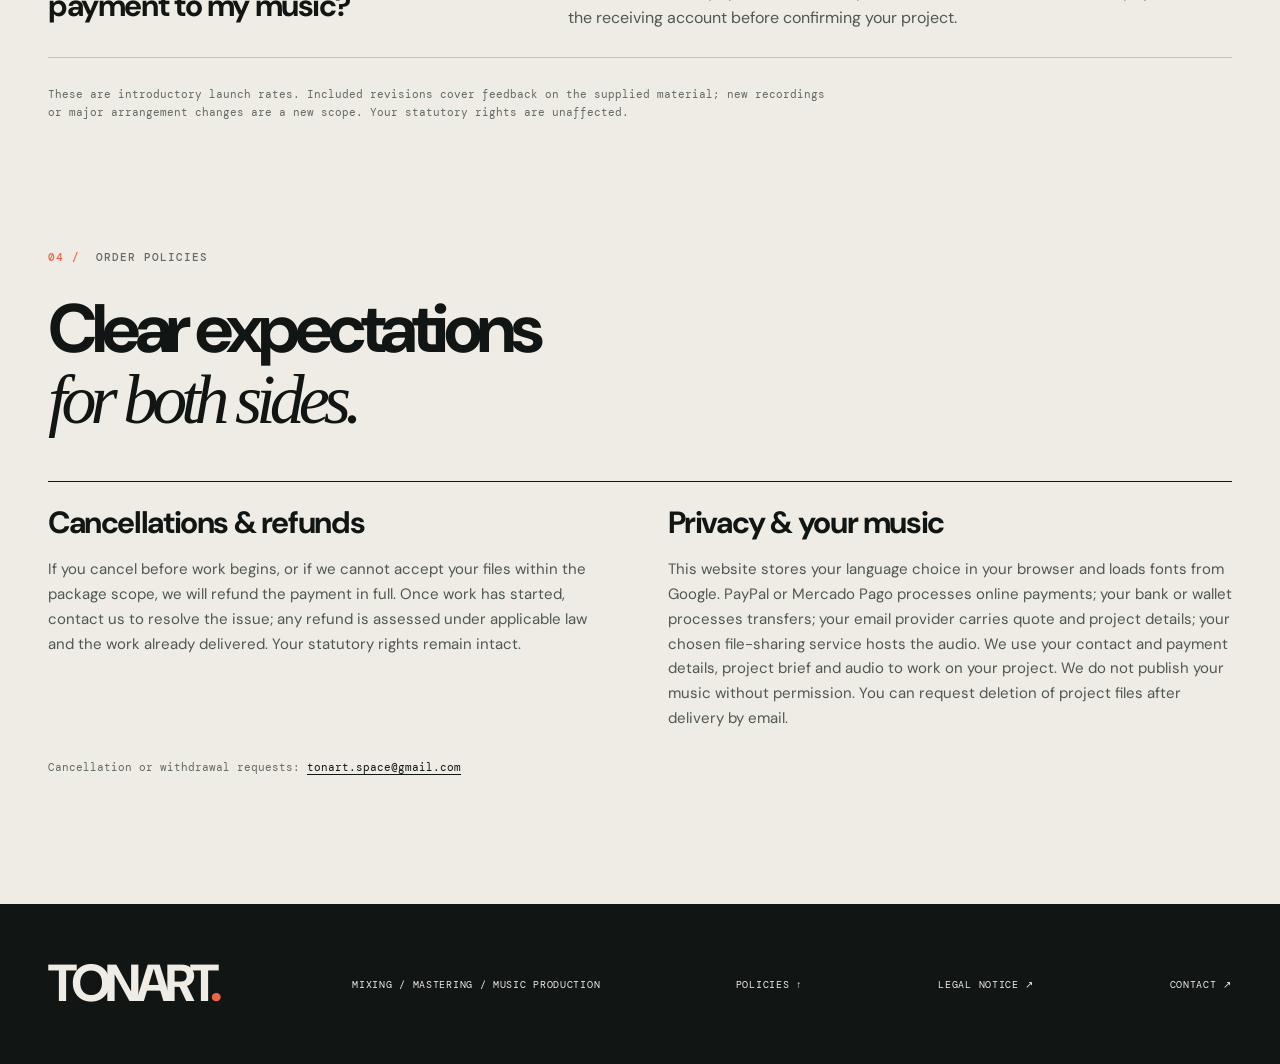
==== commit 09bc336d: "Align booking payment cards across viewport sizes" ====
--- a/booking.html
+++ b/booking.html
@@ -8,7 +8,7 @@
     <meta name="robots" content="noindex" />
     <link rel="icon" type="image/svg+xml" href="assets/favicon.svg" />
     <link rel="stylesheet" href="styles.css" />
-    <link rel="stylesheet" href="booking.css?v=payment-choices-20261112" />
+    <link rel="stylesheet" href="booking.css?v=aligned-payment-cards-20261112" />
     <script src="booking.js?v=payment-choices-20261112" defer></script>
     <title>Book a project — Tonart</title>
   </head>
--- a/booking.css
+++ b/booking.css
@@ -61,7 +61,6 @@
 .payment-method-grid { display: grid; grid-template-columns: repeat(2, minmax(0, 1fr)); gap: 12px; align-items: stretch; }
 .payment-method-card { display: flex; min-width: 0; flex-direction: column; padding: 16px; border: 1px solid var(--line-light); }
 .payment-method-card.ars-payment-option { padding: 16px; border: 1px solid var(--line-light); }
-.payment-method-card h4 { margin-bottom: 12px; }
 .payment-method-card .ars-amount { min-height: 77px; }
 .paypal-amount strong { font-size: 27px; }
 .payment-method-card .booking-pay, .payment-method-card .ars-pay-link { min-height: 52px; margin: 0 0 12px; }
@@ -69,6 +68,7 @@
 .payment-method-card .ars-handover-link { margin-top: auto; padding-top: 12px; }
 .ars-payment-option { padding: 17px 0; border-top: 1px solid var(--line-light); }
 .ars-payment-option h4 { margin: 0 0 8px; color: var(--paper); font-size: 16px; line-height: 1.25; }
+.payment-method-card h4 { margin: 0 0 12px; color: var(--paper); font-size: 16px; line-height: 1.25; }
 .ars-amount { margin: 0 0 12px; padding: 11px 13px; border: 1px solid var(--line-light); }
 .ars-amount[hidden] { display: none; }
 .ars-amount span { display: block; margin-bottom: 5px; color: #acb4aa; font-family: var(--mono); font-size: 10px; line-height: 1.4; }
@@ -120,6 +120,10 @@
 .booking-footer .shell > a:not(.footer-wordmark) { transition: color .2s ease; }
 .booking-footer .shell > a:not(.footer-wordmark):hover { color: var(--orange); }
 
+@media (min-width: 981px) and (max-width: 1300px) {
+  .payment-method-grid { grid-template-columns: 1fr; }
+}
+
 @media (max-width: 980px) {
   .booking-content { grid-template-columns: 1fr; }
   .booking-card { padding: 38px; }
